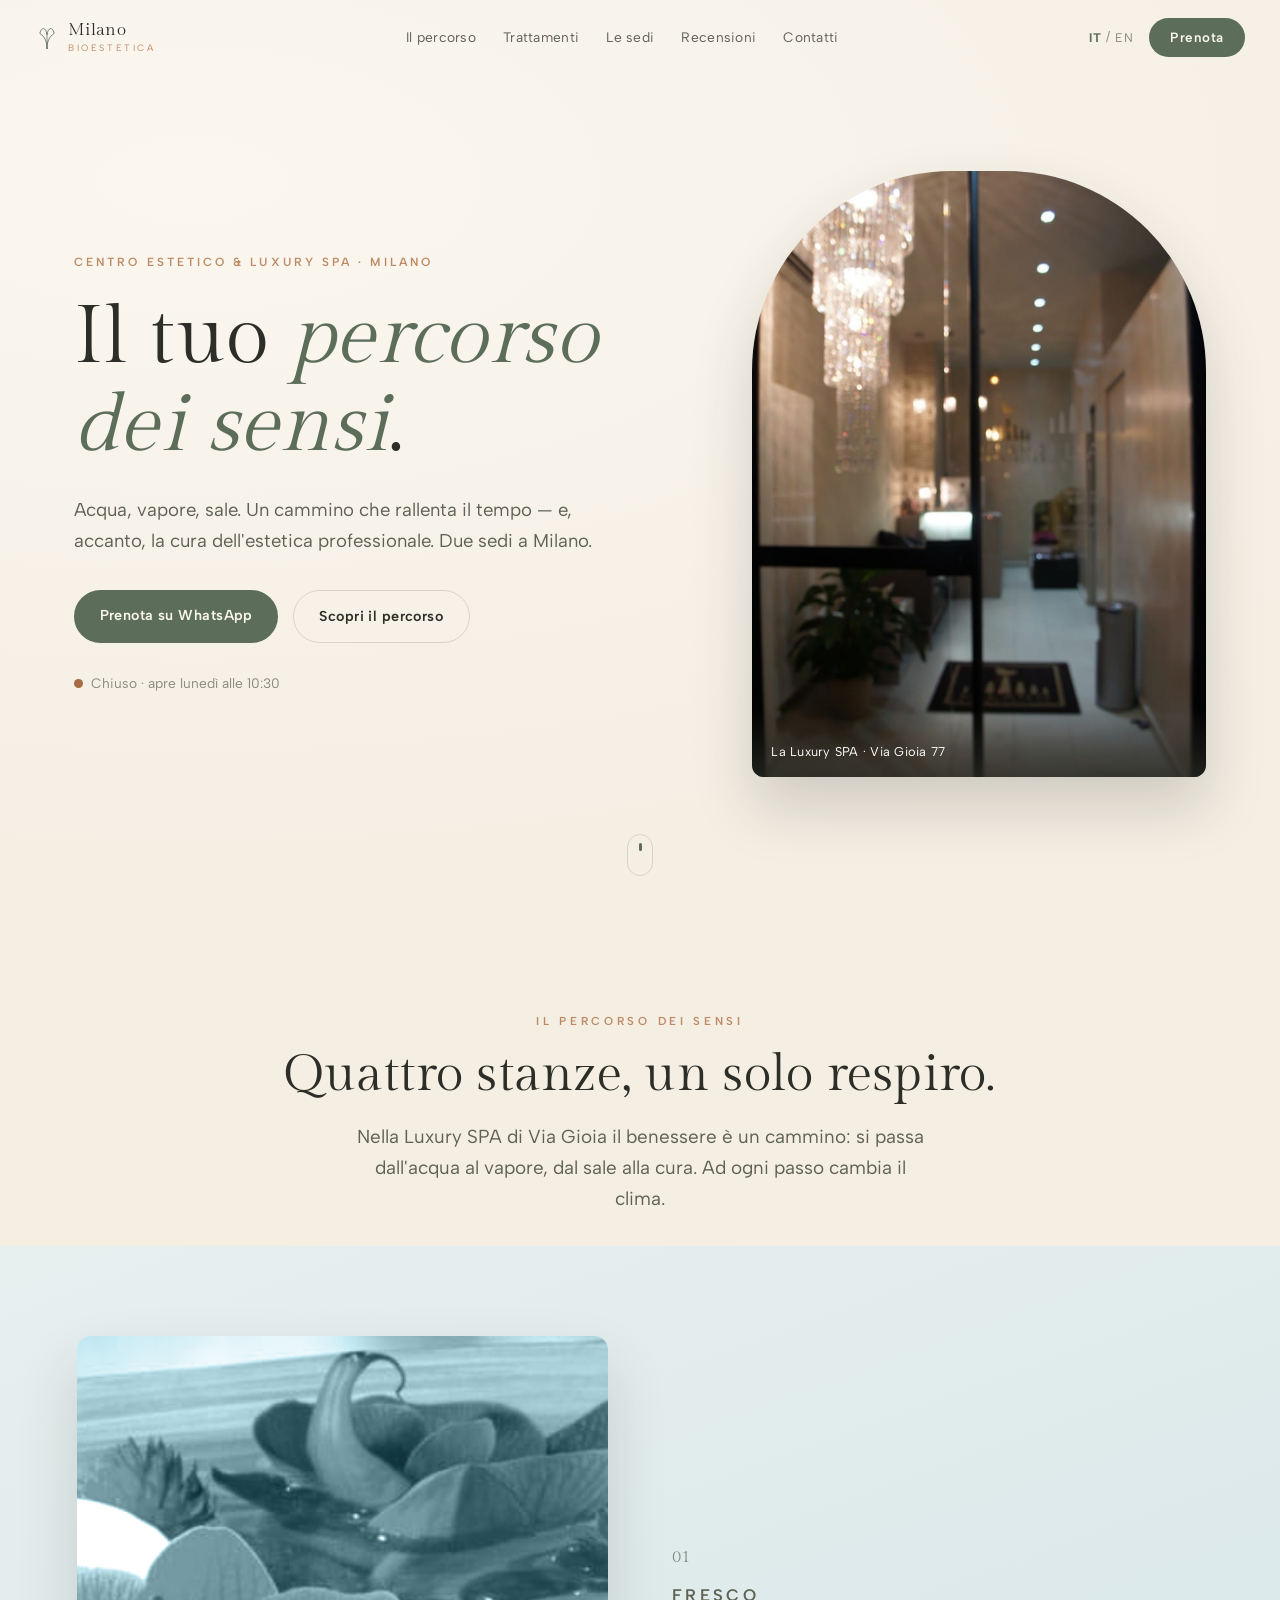
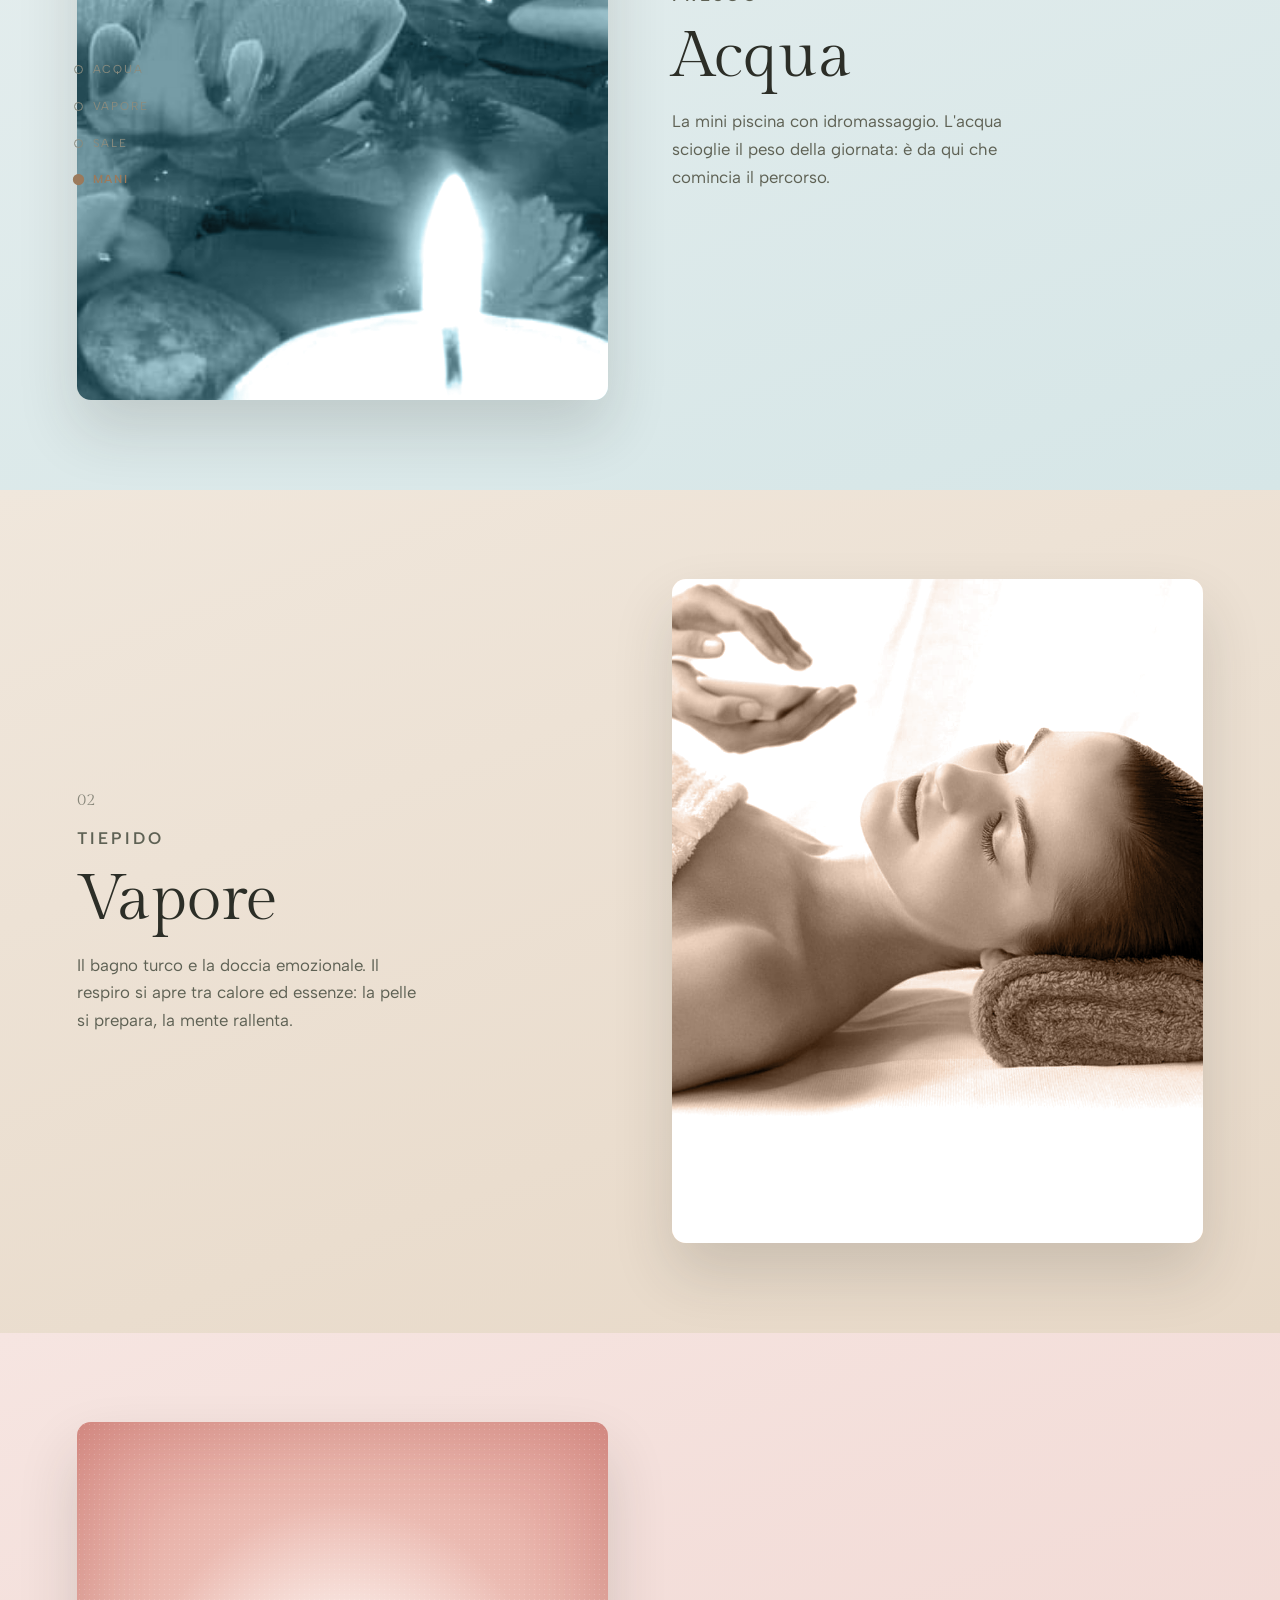
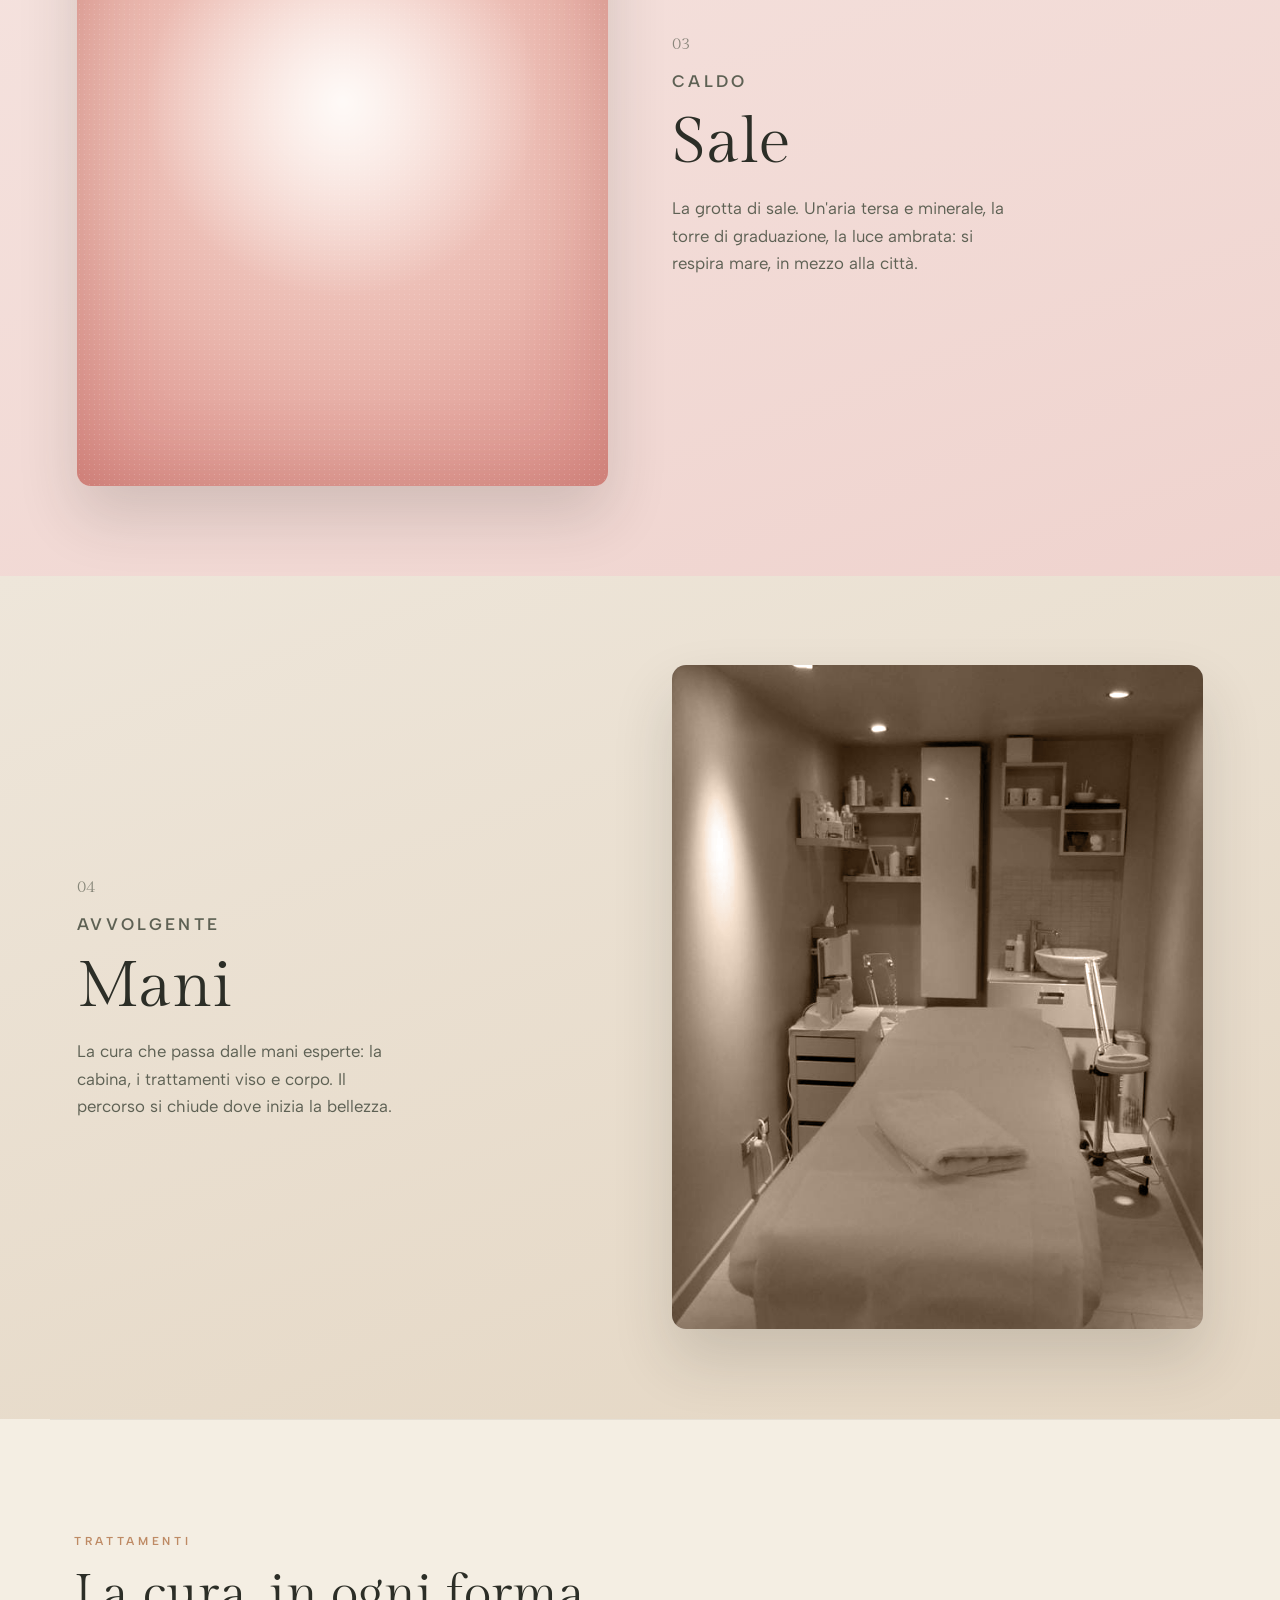
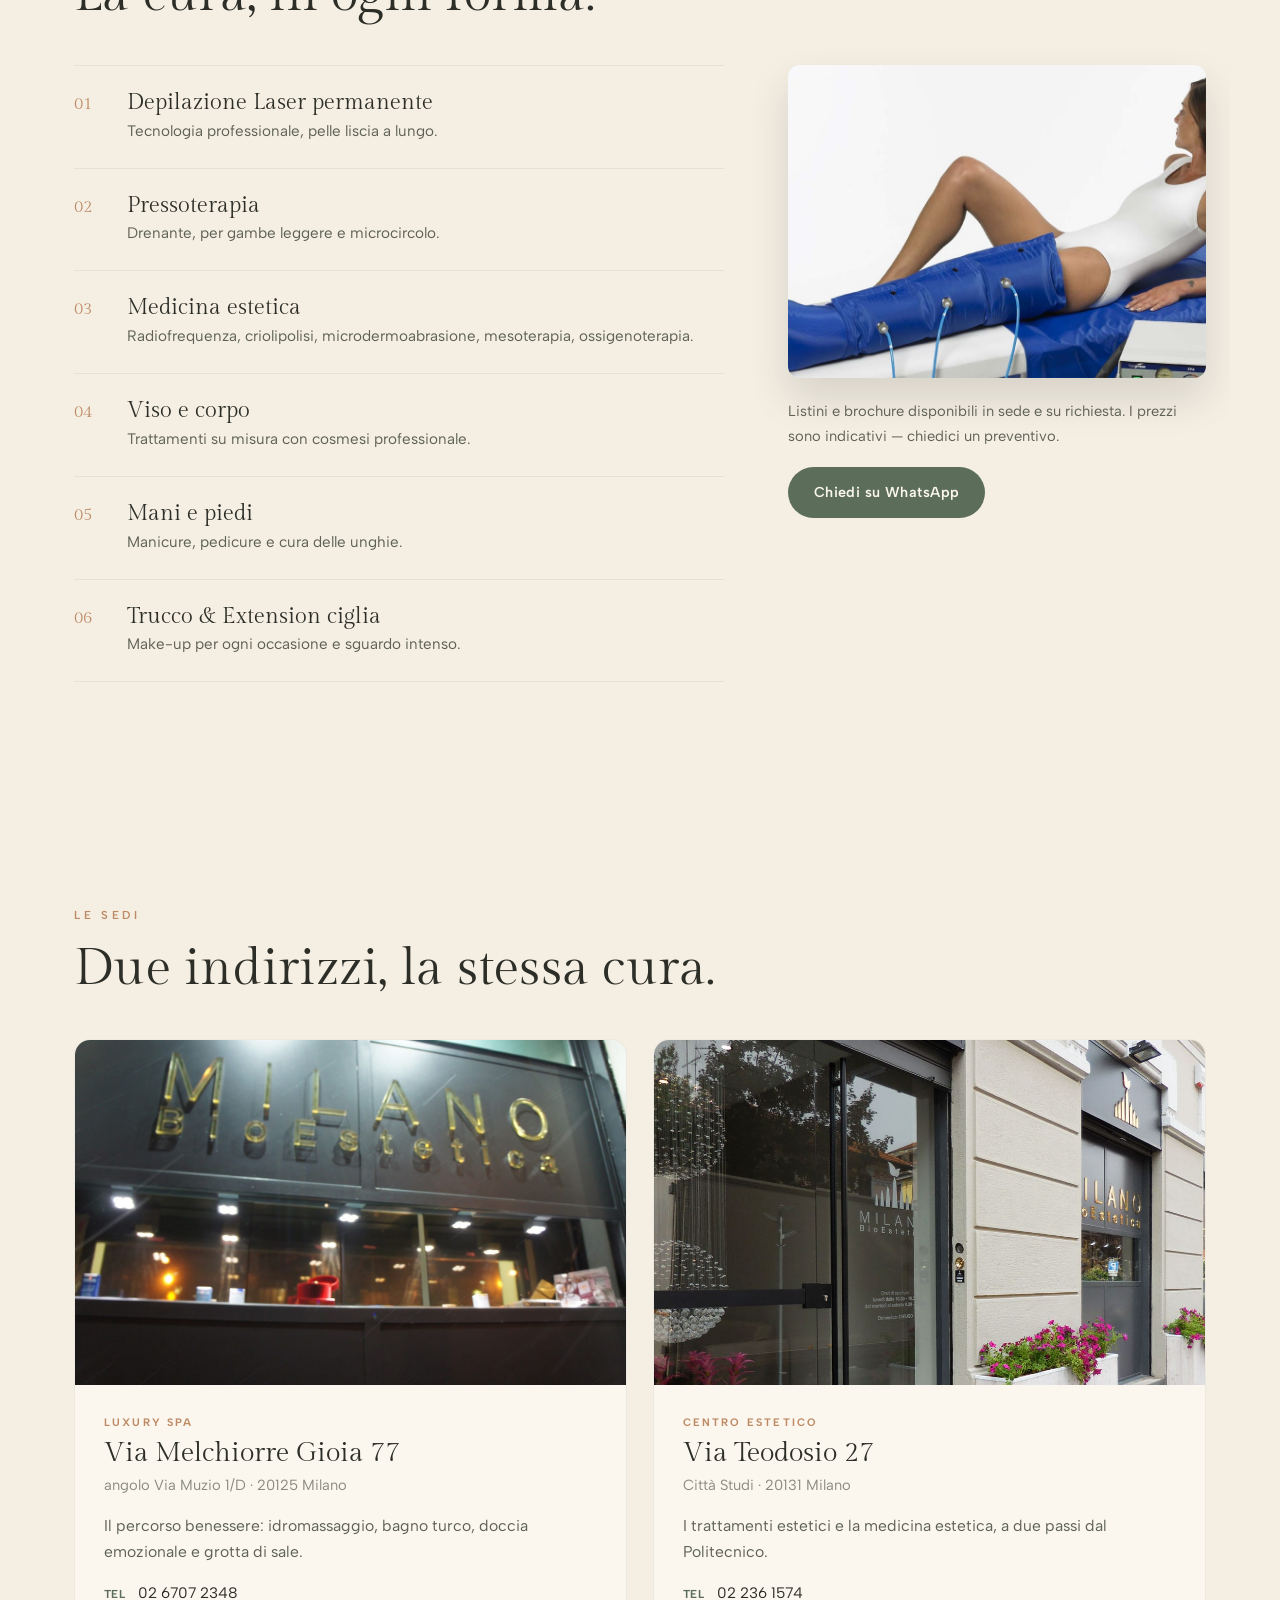
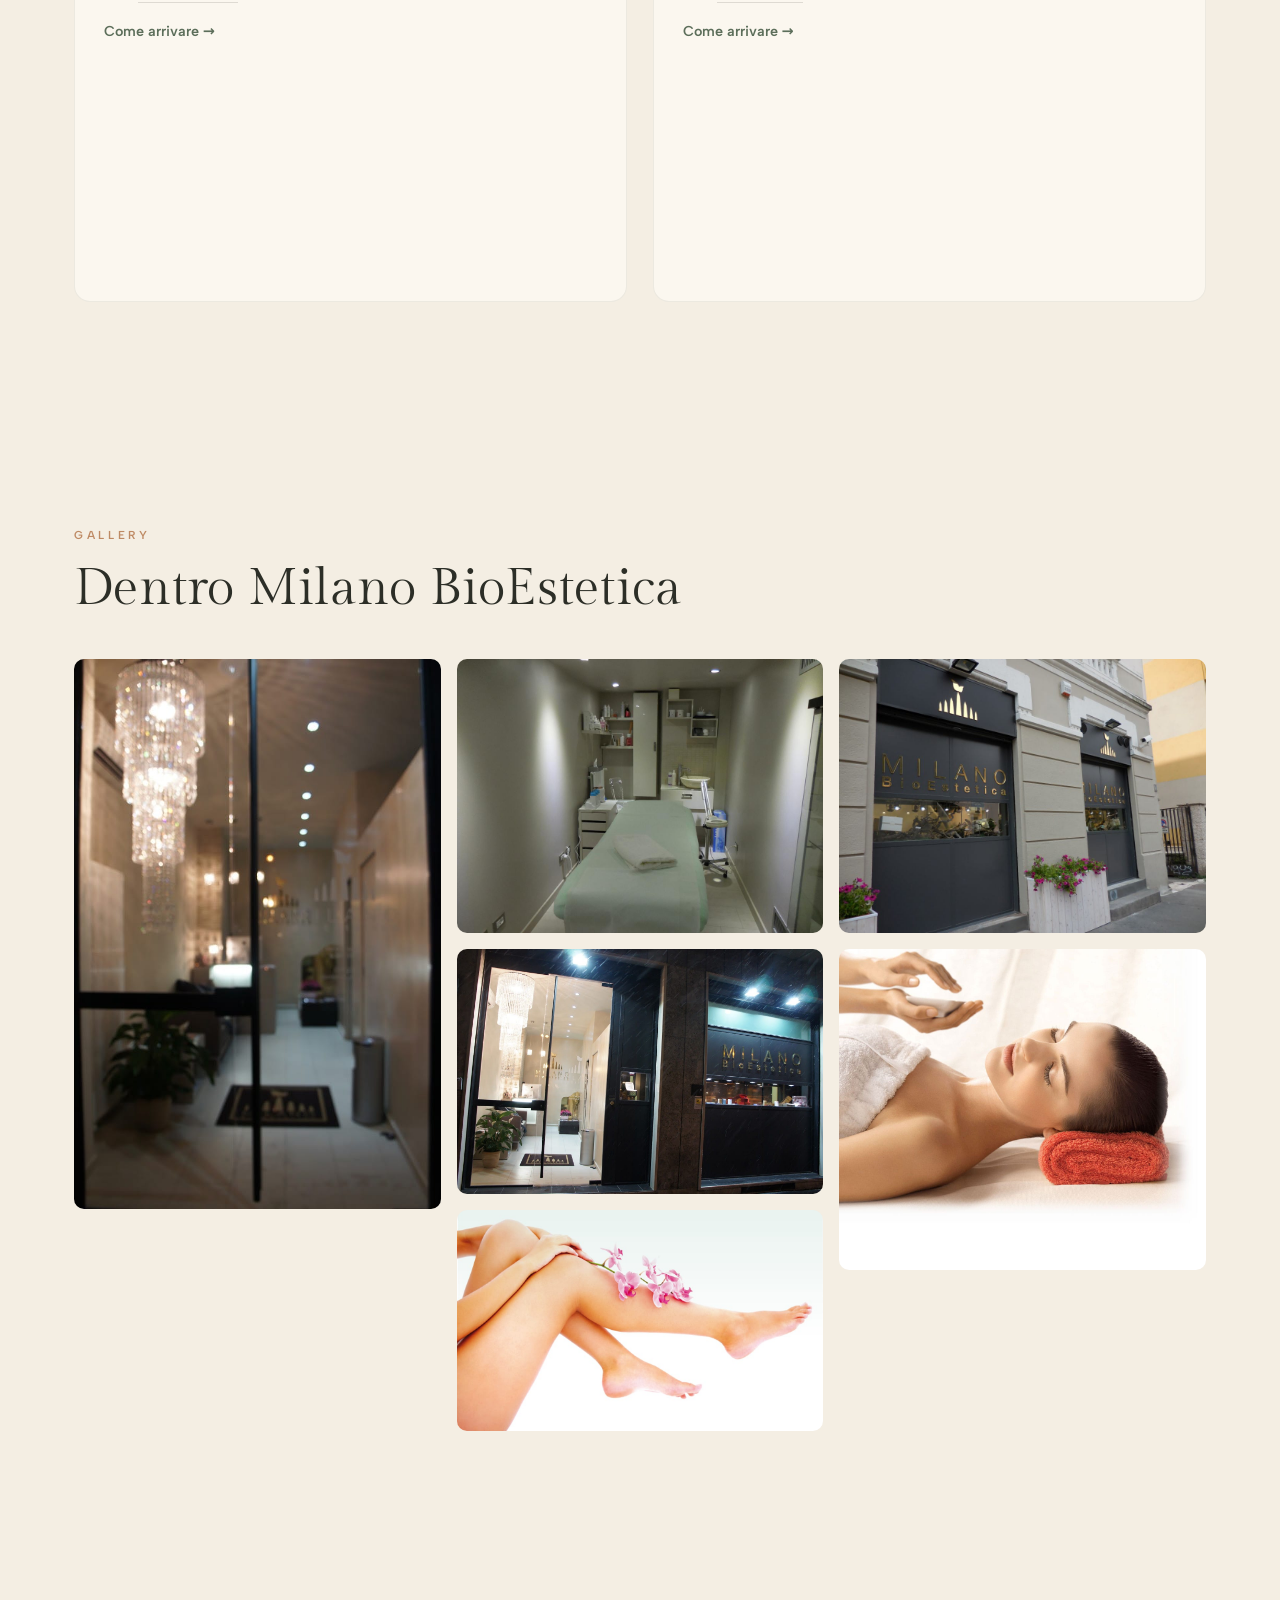
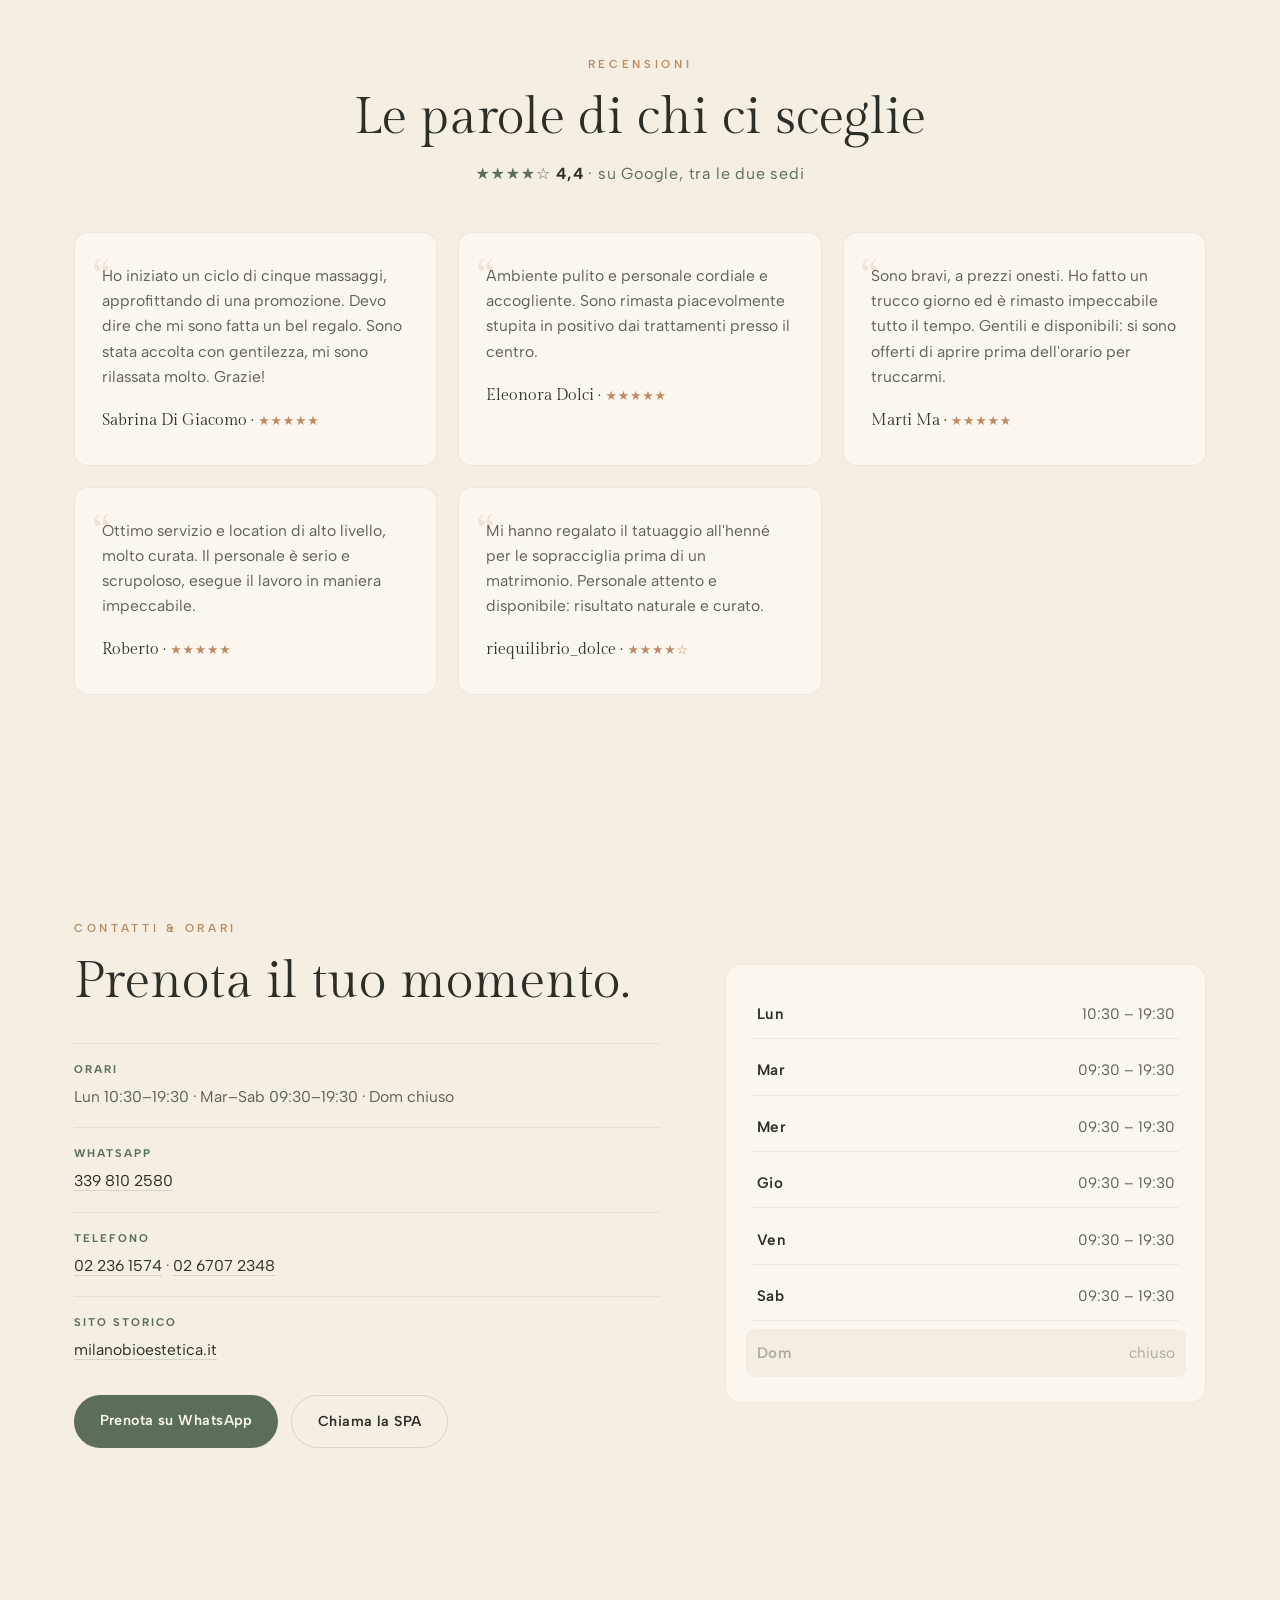
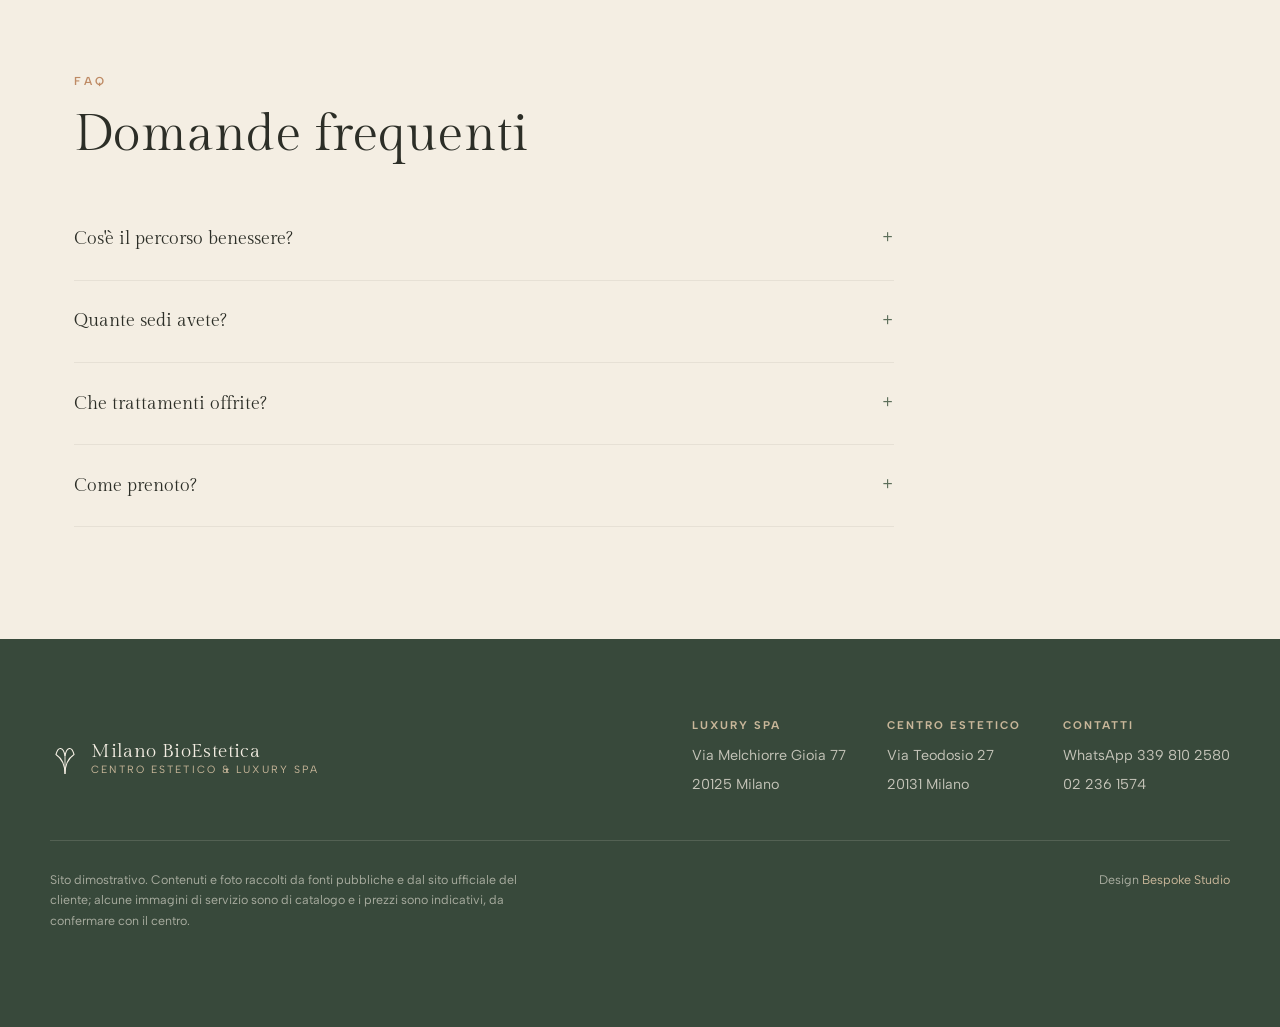
==== index.html @ 9dcb3291 "Milano BioEstetica — sito demo «Il percorso dei sensi» Centro estetico & Luxury SPA, 2 sedi (Via Gio" ====
<!DOCTYPE html>
<html lang="it">
<head>
<meta charset="UTF-8" />
<meta name="viewport" content="width=device-width, initial-scale=1.0" />
<title>Milano BioEstetica — Centro estetico & Luxury SPA · Milano</title>
<meta name="description" content="Milano BioEstetica: centro estetico e Luxury SPA a Milano. Il percorso dei sensi — idromassaggio, bagno turco, grotta di sale — più medicina estetica, laser, pressoterapia, viso e corpo. Due sedi: Città Studi e Gioia." />
<link rel="canonical" href="https://rotenzark.github.io/milano-bioestetica/" />
<meta name="theme-color" content="#F4EEE3" />

<meta property="og:type" content="business.business" />
<meta property="og:site_name" content="Milano BioEstetica" />
<meta property="og:title" content="Milano BioEstetica — il tuo percorso dei sensi" />
<meta property="og:description" content="Centro estetico & Luxury SPA a Milano. Idromassaggio, bagno turco, grotta di sale e trattamenti estetici. Due sedi." />
<meta property="og:image" content="https://rotenzark.github.io/milano-bioestetica/img/og-image.jpg" />
<meta property="og:url" content="https://rotenzark.github.io/milano-bioestetica/" />
<meta property="og:locale" content="it_IT" />
<meta name="twitter:card" content="summary_large_image" />
<meta name="twitter:title" content="Milano BioEstetica — Centro estetico & Luxury SPA" />
<meta name="twitter:description" content="Il percorso dei sensi: acqua, vapore, sale. Più medicina estetica e trattamenti, in due sedi a Milano." />
<meta name="twitter:image" content="https://rotenzark.github.io/milano-bioestetica/img/og-image.jpg" />

<link rel="icon" href="img/favicon.svg" type="image/svg+xml" />
<link rel="icon" href="img/favicon-32.png" sizes="32x32" type="image/png" />
<link rel="apple-touch-icon" href="img/apple-touch-icon.png" />

<link rel="preconnect" href="https://fonts.googleapis.com" />
<link rel="preconnect" href="https://fonts.gstatic.com" crossorigin />
<link href="https://fonts.googleapis.com/css2?family=Gilda+Display&family=Albert+Sans:wght@300;400;500;600;700&display=swap" rel="stylesheet" />

<link rel="stylesheet" href="css/styles.css?v=1" />

<script type="application/ld+json">
{
  "@context": "https://schema.org",
  "@type": "DaySpa",
  "name": "Milano BioEstetica",
  "alternateName": "Milano Bioestetica — E.K. Centri Estetici srl",
  "description": "Centro estetico e Luxury SPA a Milano: percorso benessere con idromassaggio, bagno turco e grotta di sale, medicina estetica, depilazione laser, pressoterapia, trattamenti viso e corpo, mani e piedi, trucco ed extension ciglia. Due sedi.",
  "url": "https://rotenzark.github.io/milano-bioestetica/",
  "telephone": "+390236686194",
  "priceRange": "€€",
  "image": "https://rotenzark.github.io/milano-bioestetica/img/facade-day.jpg",
  "address": [
    { "@type": "PostalAddress", "streetAddress": "Via Teodosio 27", "addressLocality": "Milano", "postalCode": "20131", "addressCountry": "IT" },
    { "@type": "PostalAddress", "streetAddress": "Via Melchiorre Gioia 77 (angolo Via Muzio 1/D)", "addressLocality": "Milano", "postalCode": "20125", "addressCountry": "IT" }
  ],
  "openingHoursSpecification": [
    { "@type": "OpeningHoursSpecification", "dayOfWeek": "Monday", "opens": "10:30", "closes": "19:30" },
    { "@type": "OpeningHoursSpecification", "dayOfWeek": ["Tuesday","Wednesday","Thursday","Friday","Saturday"], "opens": "09:30", "closes": "19:30" }
  ],
  "aggregateRating": { "@type": "AggregateRating", "ratingValue": "4.4", "reviewCount": "43" },
  "sameAs": ["http://www.milanobioestetica.it/"]
}
</script>
<script type="application/ld+json">
{
  "@context": "https://schema.org",
  "@type": "FAQPage",
  "mainEntity": [
    { "@type": "Question", "name": "Cos'è il percorso benessere?", "acceptedAnswer": { "@type": "Answer", "text": "Nella sede Luxury SPA di Via Gioia il percorso comprende mini piscina con idromassaggio, doccia emozionale, bagno turco e grotta di sale." } },
    { "@type": "Question", "name": "Quante sedi avete?", "acceptedAnswer": { "@type": "Answer", "text": "Due: Via Teodosio 27 (Città Studi) e Via Melchiorre Gioia 77, angolo Via Muzio 1/D, dove si trova la Luxury SPA." } },
    { "@type": "Question", "name": "Che trattamenti offrite?", "acceptedAnswer": { "@type": "Answer", "text": "Depilazione laser permanente, pressoterapia, medicina estetica (radiofrequenza, criolipolisi, microdermoabrasione, mesoterapia), trattamenti viso e corpo, mani e piedi, trucco ed extension ciglia." } },
    { "@type": "Question", "name": "Come prenoto?", "acceptedAnswer": { "@type": "Answer", "text": "Su WhatsApp al 339 8102580, oppure al telefono. Orari: lunedì 10:30–19:30, da martedì a sabato 09:30–19:30." } }
  ]
}
</script>
</head>
<body>

<!-- INTRO · soglia -->
<div id="intro" aria-hidden="true">
  <div class="intro-mark">
    <svg viewBox="0 0 40 48" aria-hidden="true"><path class="leaf" d="M20 44c0-12 3-20 12-26C29 6 22 8 20 20 18 8 11 6 8 18c9 6 12 14 12 26Z" fill="none" stroke="currentColor" stroke-width="1.3"/><line class="stem" x1="20" y1="44" x2="20" y2="18" stroke="currentColor" stroke-width="1.1"/></svg>
  </div>
  <p class="intro-txt" data-i18n="intro.txt">Entra nel percorso</p>
  <button id="intro-skip" data-i18n="intro.skip">Entra →</button>
</div>

<!-- HEADER -->
<header id="site-header">
  <a href="#hero" class="brand" aria-label="Milano BioEstetica — home">
    <svg class="brand-mark" viewBox="0 0 40 48" aria-hidden="true"><path d="M20 44c0-12 3-20 12-26C29 6 22 8 20 20 18 8 11 6 8 18c9 6 12 14 12 26Z" fill="none" stroke="currentColor" stroke-width="1.4"/><line x1="20" y1="44" x2="20" y2="18" stroke="currentColor" stroke-width="1.2"/></svg>
    <span class="brand-txt"><b>Milano</b><i>BioEstetica</i></span>
  </a>
  <nav class="nav" aria-label="Navigazione">
    <a href="#percorso" data-i18n="nav.percorso">Il percorso</a>
    <a href="#trattamenti" data-i18n="nav.tratt">Trattamenti</a>
    <a href="#sedi" data-i18n="nav.sedi">Le sedi</a>
    <a href="#recensioni" data-i18n="nav.rec">Recensioni</a>
    <a href="#contatti" data-i18n="nav.contatti">Contatti</a>
  </nav>
  <div class="head-actions">
    <div class="lang" role="group" aria-label="Lingua">
      <button data-lang="it" class="active">IT</button><span>/</span><button data-lang="en">EN</button>
    </div>
    <a class="btn-book" href="https://wa.me/393398102580?text=Ciao%20Milano%20BioEstetica%2C%20vorrei%20prenotare%20un%20trattamento" target="_blank" rel="noopener"><span data-i18n="cta.book">Prenota</span></a>
    <button id="burger" aria-label="Menu" aria-expanded="false"><span></span><span></span><span></span></button>
  </div>
</header>

<!-- HERO -->
<section id="hero">
  <div class="hero-grid">
    <div class="hero-copy reveal">
      <p class="eyebrow" data-i18n="hero.eyebrow">Centro estetico & Luxury SPA · Milano</p>
      <h1><span data-i18n="hero.h1a">Il tuo</span> <em data-i18n="hero.h1b">percorso dei sensi</em>.</h1>
      <p class="hero-sub" data-i18n="hero.sub">Acqua, vapore, sale. Un cammino che rallenta il tempo — e, accanto, la cura dell'estetica professionale. Due sedi a Milano.</p>
      <div class="hero-cta">
        <a class="btn btn-solid" href="https://wa.me/393398102580?text=Ciao%20Milano%20BioEstetica%2C%20vorrei%20prenotare%20un%20trattamento" target="_blank" rel="noopener" data-i18n="hero.cta1">Prenota su WhatsApp</a>
        <a class="btn btn-line" href="#percorso" data-i18n="hero.cta2">Scopri il percorso</a>
      </div>
      <p class="hero-live"><span id="live-dot"></span><span id="live-text" data-i18n="hero.live">Controllo orari…</span></p>
    </div>
    <figure class="hero-photo reveal">
      <img src="img/corridor.jpg" alt="Interno elegante della Luxury SPA con lampadario" width="699" height="1050" fetchpriority="high" />
      <figcaption data-i18n="hero.cap">La Luxury SPA · Via Gioia 77</figcaption>
    </figure>
  </div>
  <a href="#percorso" class="scroll-cue" aria-label="Scorri"><span></span></a>
</section>

<!-- IL PERCORSO -->
<section id="percorso">
  <div class="percorso-intro reveal">
    <p class="kicker" data-i18n="perc.kicker">Il percorso dei sensi</p>
    <h2 data-i18n="perc.h2">Quattro stanze, un solo respiro.</h2>
    <p class="lead" data-i18n="perc.lead">Nella Luxury SPA di Via Gioia il benessere è un cammino: si passa dall'acqua al vapore, dal sale alla cura. Ad ogni passo cambia il clima.</p>
  </div>

  <nav class="rail" aria-hidden="true">
    <a href="#room-acqua" data-room="acqua"><span></span>Acqua</a>
    <a href="#room-vapore" data-room="vapore"><span></span>Vapore</a>
    <a href="#room-sale" data-room="sale"><span></span>Sale</a>
    <a href="#room-mani" data-room="mani"><span></span>Mani</a>
  </nav>

  <article class="room" id="room-acqua" data-climate="acqua">
    <div class="room-media"><img src="img/acqua.jpg" alt="Acqua e candele, atmosfera della SPA" width="879" height="393" loading="lazy" /></div>
    <div class="room-copy">
      <p class="room-n">01</p>
      <p class="room-temp" data-i18n="room.acqua.t">Fresco</p>
      <h3 data-i18n="room.acqua.h">Acqua</h3>
      <p data-i18n="room.acqua.p">La mini piscina con idromassaggio. L'acqua scioglie il peso della giornata: è da qui che comincia il percorso.</p>
    </div>
  </article>

  <article class="room" id="room-vapore" data-climate="vapore">
    <div class="room-media"><img src="img/relax.jpg" alt="Momento di relax nella SPA" width="1200" height="1049" loading="lazy" /></div>
    <div class="room-copy">
      <p class="room-n">02</p>
      <p class="room-temp" data-i18n="room.vapore.t">Tiepido</p>
      <h3 data-i18n="room.vapore.h">Vapore</h3>
      <p data-i18n="room.vapore.p">Il bagno turco e la doccia emozionale. Il respiro si apre tra calore ed essenze: la pelle si prepara, la mente rallenta.</p>
    </div>
  </article>

  <article class="room" id="room-sale" data-climate="sale">
    <div class="room-media room-media--glow"><span class="salt-glow" aria-hidden="true"></span></div>
    <div class="room-copy">
      <p class="room-n">03</p>
      <p class="room-temp" data-i18n="room.sale.t">Caldo</p>
      <h3 data-i18n="room.sale.h">Sale</h3>
      <p data-i18n="room.sale.p">La grotta di sale. Un'aria tersa e minerale, la torre di graduazione, la luce ambrata: si respira mare, in mezzo alla città.</p>
    </div>
  </article>

  <article class="room" id="room-mani" data-climate="mani">
    <div class="room-media"><img src="img/cabina.jpg" alt="Cabina per i trattamenti estetici" width="1024" height="768" loading="lazy" /></div>
    <div class="room-copy">
      <p class="room-n">04</p>
      <p class="room-temp" data-i18n="room.mani.t">Avvolgente</p>
      <h3 data-i18n="room.mani.h">Mani</h3>
      <p data-i18n="room.mani.p">La cura che passa dalle mani esperte: la cabina, i trattamenti viso e corpo. Il percorso si chiude dove inizia la bellezza.</p>
    </div>
  </article>
</section>

<!-- TRATTAMENTI · indice -->
<section id="trattamenti" class="section">
  <div class="tratt-head reveal">
    <p class="kicker" data-i18n="tratt.kicker">Trattamenti</p>
    <h2 data-i18n="tratt.h2">La cura, in ogni forma.</h2>
  </div>
  <div class="tratt-grid">
    <ol class="tratt-index reveal">
      <li><span class="ti-n">01</span><div><h3 data-i18n="ti.1t">Depilazione Laser permanente</h3><p data-i18n="ti.1p">Tecnologia professionale, pelle liscia a lungo.</p></div></li>
      <li><span class="ti-n">02</span><div><h3 data-i18n="ti.2t">Pressoterapia</h3><p data-i18n="ti.2p">Drenante, per gambe leggere e microcircolo.</p></div></li>
      <li><span class="ti-n">03</span><div><h3 data-i18n="ti.3t">Medicina estetica</h3><p data-i18n="ti.3p">Radiofrequenza, criolipolisi, microdermoabrasione, mesoterapia, ossigenoterapia.</p></div></li>
      <li><span class="ti-n">04</span><div><h3 data-i18n="ti.4t">Viso e corpo</h3><p data-i18n="ti.4p">Trattamenti su misura con cosmesi professionale.</p></div></li>
      <li><span class="ti-n">05</span><div><h3 data-i18n="ti.5t">Mani e piedi</h3><p data-i18n="ti.5p">Manicure, pedicure e cura delle unghie.</p></div></li>
      <li><span class="ti-n">06</span><div><h3 data-i18n="ti.6t">Trucco & Extension ciglia</h3><p data-i18n="ti.6p">Make-up per ogni occasione e sguardo intenso.</p></div></li>
    </ol>
    <aside class="tratt-aside reveal">
      <figure><img src="img/pressoterapia.jpg" alt="Trattamento di pressoterapia" width="1200" height="662" loading="lazy" /></figure>
      <p class="tratt-note" data-i18n="tratt.note">Listini e brochure disponibili in sede e su richiesta. I prezzi sono indicativi — chiedici un preventivo.</p>
      <a class="btn btn-solid" href="https://wa.me/393398102580?text=Ciao%2C%20vorrei%20informazioni%20sui%20trattamenti%20e%20i%20prezzi" target="_blank" rel="noopener" data-i18n="tratt.cta">Chiedi su WhatsApp</a>
    </aside>
  </div>
</section>

<!-- LE SEDI -->
<section id="sedi" class="section">
  <div class="sedi-head reveal">
    <p class="kicker" data-i18n="sedi.kicker">Le sedi</p>
    <h2 data-i18n="sedi.h2">Due indirizzi, la stessa cura.</h2>
  </div>
  <div class="sedi-grid">
    <article class="sede reveal">
      <div class="sede-photo"><img src="img/facade-night.jpg" alt="Sede Milano BioEstetica di Via Gioia" width="1400" height="932" loading="lazy" /></div>
      <div class="sede-body">
        <p class="sede-tag" data-i18n="sede.spa">Luxury SPA</p>
        <h3>Via Melchiorre Gioia 77</h3>
        <p class="sede-addr" data-i18n="sede.gioia.addr">angolo Via Muzio 1/D · 20125 Milano</p>
        <p class="sede-note" data-i18n="sede.gioia.note">Il percorso benessere: idromassaggio, bagno turco, doccia emozionale e grotta di sale.</p>
        <p class="sede-line"><b data-i18n="sede.tel">Tel</b> <a href="tel:+390267072348">02 6707 2348</a></p>
        <a class="sede-map" href="https://www.google.com/maps/dir/?api=1&destination=Milano+Bioestetica+Via+Melchiorre+Gioia+77+Milano" target="_blank" rel="noopener" data-i18n="sede.route">Come arrivare →</a>
        <iframe title="Mappa sede Via Gioia 77" src="https://www.google.com/maps?q=Milano+Bioestetica+Via+Melchiorre+Gioia+77+Milano&output=embed" loading="lazy" referrerpolicy="no-referrer-when-downgrade"></iframe>
      </div>
    </article>
    <article class="sede reveal">
      <div class="sede-photo"><img src="img/facade-day.jpg" alt="Sede Milano BioEstetica di Via Teodosio" width="1278" height="677" loading="lazy" /></div>
      <div class="sede-body">
        <p class="sede-tag" data-i18n="sede.est">Centro estetico</p>
        <h3>Via Teodosio 27</h3>
        <p class="sede-addr" data-i18n="sede.teo.addr">Città Studi · 20131 Milano</p>
        <p class="sede-note" data-i18n="sede.teo.note">I trattamenti estetici e la medicina estetica, a due passi dal Politecnico.</p>
        <p class="sede-line"><b data-i18n="sede.tel">Tel</b> <a href="tel:+39022361574">02 236 1574</a></p>
        <a class="sede-map" href="https://www.google.com/maps/dir/?api=1&destination=Milano+Bio+Estetica+Via+Teodosio+27+Milano" target="_blank" rel="noopener" data-i18n="sede.route">Come arrivare →</a>
        <iframe title="Mappa sede Via Teodosio 27" src="https://www.google.com/maps?q=Milano+Bio+Estetica+Via+Teodosio+27+Milano&output=embed" loading="lazy" referrerpolicy="no-referrer-when-downgrade"></iframe>
      </div>
    </article>
  </div>
</section>

<!-- GALLERY -->
<section id="gallery" class="section">
  <div class="gallery-head reveal">
    <p class="kicker" data-i18n="gallery.kicker">Gallery</p>
    <h2 data-i18n="gallery.h2">Dentro Milano BioEstetica</h2>
  </div>
  <div class="masonry">
    <figure class="g-item" data-full="img/corridor.jpg"><img src="img/corridor.jpg" alt="Corridoio elegante della SPA" width="699" height="1050" loading="lazy" /></figure>
    <figure class="g-item" data-full="img/cabina.jpg"><img src="img/cabina.jpg" alt="Cabina trattamenti" width="1024" height="768" loading="lazy" /></figure>
    <figure class="g-item" data-full="img/facade-night2.jpg"><img src="img/facade-night2.jpg" alt="La sede illuminata di sera" width="1400" height="932" loading="lazy" /></figure>
    <figure class="g-item" data-full="img/depilazione.jpg"><img src="img/depilazione.jpg" alt="Trattamento estetico" width="1106" height="668" loading="lazy" /></figure>
    <figure class="g-item" data-full="img/storefront.jpg"><img src="img/storefront.jpg" alt="La vetrina di giorno" width="960" height="720" loading="lazy" /></figure>
    <figure class="g-item" data-full="img/relax.jpg"><img src="img/relax.jpg" alt="Momento di relax" width="1200" height="1049" loading="lazy" /></figure>
  </div>
</section>

<!-- RECENSIONI -->
<section id="recensioni" class="section">
  <div class="rev-head reveal">
    <p class="kicker" data-i18n="rev.kicker">Recensioni</p>
    <h2 data-i18n="rev.h2">Le parole di chi ci sceglie</h2>
    <p class="rev-score">★★★★☆ <b>4,4</b> · <span data-i18n="rev.count">su Google, tra le due sedi</span></p>
  </div>
  <div class="rev-grid">
    <blockquote class="rev reveal">
      <p>Ho iniziato un ciclo di cinque massaggi, approfittando di una promozione. Devo dire che mi sono fatta un bel regalo. Sono stata accolta con gentilezza, mi sono rilassata molto. Grazie!</p>
      <cite>Sabrina Di Giacomo · <span>★★★★★</span></cite>
    </blockquote>
    <blockquote class="rev reveal">
      <p>Ambiente pulito e personale cordiale e accogliente. Sono rimasta piacevolmente stupita in positivo dai trattamenti presso il centro.</p>
      <cite>Eleonora Dolci · <span>★★★★★</span></cite>
    </blockquote>
    <blockquote class="rev reveal">
      <p>Sono bravi, a prezzi onesti. Ho fatto un trucco giorno ed è rimasto impeccabile tutto il tempo. Gentili e disponibili: si sono offerti di aprire prima dell'orario per truccarmi.</p>
      <cite>Marti Ma · <span>★★★★★</span></cite>
    </blockquote>
    <blockquote class="rev reveal">
      <p>Ottimo servizio e location di alto livello, molto curata. Il personale è serio e scrupoloso, esegue il lavoro in maniera impeccabile.</p>
      <cite>Roberto · <span>★★★★★</span></cite>
    </blockquote>
    <blockquote class="rev reveal">
      <p>Mi hanno regalato il tatuaggio all'henné per le sopracciglia prima di un matrimonio. Personale attento e disponibile: risultato naturale e curato.</p>
      <cite>riequilibrio_dolce · <span>★★★★☆</span></cite>
    </blockquote>
  </div>
</section>

<!-- CONTATTI -->
<section id="contatti" class="section">
  <div class="contatti-grid">
    <div class="contatti-info reveal">
      <p class="kicker" data-i18n="cont.kicker">Contatti & orari</p>
      <h2 data-i18n="cont.h2">Prenota il tuo momento.</h2>
      <ul class="cont-list">
        <li><b data-i18n="cont.hours">Orari</b> <span data-i18n="cont.hoursv">Lun 10:30–19:30 · Mar–Sab 09:30–19:30 · Dom chiuso</span></li>
        <li><b data-i18n="cont.wa">WhatsApp</b> <a href="https://wa.me/393398102580" target="_blank" rel="noopener">339 810 2580</a></li>
        <li><b data-i18n="cont.tel">Telefono</b> <a href="tel:+39022361574">02 236 1574</a> · <a href="tel:+390267072348">02 6707 2348</a></li>
        <li><b data-i18n="cont.web">Sito storico</b> <a href="http://www.milanobioestetica.it/" target="_blank" rel="noopener">milanobioestetica.it</a></li>
      </ul>
      <div class="cont-cta">
        <a class="btn btn-solid" href="https://wa.me/393398102580?text=Ciao%20Milano%20BioEstetica%2C%20vorrei%20prenotare%20un%20trattamento" target="_blank" rel="noopener" data-i18n="cont.book">Prenota su WhatsApp</a>
        <a class="btn btn-line" href="tel:+390267072348" data-i18n="cont.call">Chiama la SPA</a>
      </div>
    </div>
    <div class="contatti-days reveal" id="days">
      <div class="day" data-day="1"><b data-i18n="day.mon">Lun</b><span>10:30 – 19:30</span></div>
      <div class="day" data-day="2"><b data-i18n="day.tue">Mar</b><span>09:30 – 19:30</span></div>
      <div class="day" data-day="3"><b data-i18n="day.wed">Mer</b><span>09:30 – 19:30</span></div>
      <div class="day" data-day="4"><b data-i18n="day.thu">Gio</b><span>09:30 – 19:30</span></div>
      <div class="day" data-day="5"><b data-i18n="day.fri">Ven</b><span>09:30 – 19:30</span></div>
      <div class="day" data-day="6"><b data-i18n="day.sat">Sab</b><span>09:30 – 19:30</span></div>
      <div class="day off" data-day="0"><b data-i18n="day.sun">Dom</b><span data-i18n="day.closed">chiuso</span></div>
    </div>
  </div>
</section>

<!-- FAQ -->
<section id="faq" class="section">
  <div class="faq-head reveal">
    <p class="kicker">FAQ</p>
    <h2 data-i18n="faq.h2">Domande frequenti</h2>
  </div>
  <div class="faq-list reveal">
    <details><summary data-i18n="faq.q1">Cos'è il percorso benessere?</summary><p data-i18n="faq.a1">Nella sede Luxury SPA di Via Gioia comprende mini piscina con idromassaggio, doccia emozionale, bagno turco e grotta di sale.</p></details>
    <details><summary data-i18n="faq.q2">Quante sedi avete?</summary><p data-i18n="faq.a2">Due: Via Teodosio 27 (Città Studi) e Via Melchiorre Gioia 77 (angolo Via Muzio 1/D), dove si trova la Luxury SPA.</p></details>
    <details><summary data-i18n="faq.q3">Che trattamenti offrite?</summary><p data-i18n="faq.a3">Depilazione laser permanente, pressoterapia, medicina estetica (radiofrequenza, criolipolisi, microdermoabrasione, mesoterapia), viso e corpo, mani e piedi, trucco ed extension ciglia.</p></details>
    <details><summary data-i18n="faq.q4">Come prenoto?</summary><p data-i18n="faq.a4">Su WhatsApp al 339 810 2580, oppure al telefono. Orari: lunedì 10:30–19:30, da martedì a sabato 09:30–19:30.</p></details>
  </div>
</section>

<!-- FOOTER -->
<footer id="site-footer">
  <div class="foot-main">
    <div class="foot-brand">
      <svg class="brand-mark" viewBox="0 0 40 48" aria-hidden="true"><path d="M20 44c0-12 3-20 12-26C29 6 22 8 20 20 18 8 11 6 8 18c9 6 12 14 12 26Z" fill="none" stroke="currentColor" stroke-width="1.4"/><line x1="20" y1="44" x2="20" y2="18" stroke="currentColor" stroke-width="1.2"/></svg>
      <span class="brand-txt"><b>Milano BioEstetica</b><i data-i18n="foot.sub">Centro estetico & Luxury SPA</i></span>
    </div>
    <div class="foot-cols">
      <div><b data-i18n="foot.spa">Luxury SPA</b><span>Via Melchiorre Gioia 77</span><span>20125 Milano</span></div>
      <div><b data-i18n="foot.est">Centro estetico</b><span>Via Teodosio 27</span><span>20131 Milano</span></div>
      <div><b data-i18n="foot.contact">Contatti</b><a href="https://wa.me/393398102580" target="_blank" rel="noopener">WhatsApp 339 810 2580</a><a href="tel:+39022361574">02 236 1574</a></div>
    </div>
  </div>
  <div class="foot-bottom">
    <p data-i18n="foot.disclaimer">Sito dimostrativo. Contenuti e foto raccolti da fonti pubbliche e dal sito ufficiale del cliente; alcune immagini di servizio sono di catalogo e i prezzi sono indicativi, da confermare con il centro.</p>
    <p class="foot-credit">Design <a href="https://bespokestud.io" target="_blank" rel="noopener">Bespoke Studio</a></p>
  </div>
</footer>

<!-- ACTION BAR MOBILE -->
<nav class="action-bar" aria-label="Azioni rapide">
  <a href="https://wa.me/393398102580?text=Ciao%20Milano%20BioEstetica%2C%20vorrei%20prenotare" target="_blank" rel="noopener"><span data-i18n="ab.book">Prenota</span></a>
  <a href="tel:+390267072348"><span data-i18n="ab.call">Chiama</span></a>
  <a href="https://www.google.com/maps/dir/?api=1&destination=Milano+Bioestetica+Via+Melchiorre+Gioia+77+Milano" target="_blank" rel="noopener"><span data-i18n="ab.route">Indicazioni</span></a>
</nav>

<div id="lightbox" aria-hidden="true"><button id="lb-close" aria-label="Chiudi">✕</button><img id="lb-img" src="" alt="" /></div>

<script src="js/main.js?v=1"></script>
</body>
</html>
---- css/styles.css ----
/* ============ MILANO BIOESTETICA · «Il percorso dei sensi» ============ */
:root{
  --cream:#F4EEE3; --cream-2:#FBF7EF; --cream-3:#EDE4D5;
  --ink:#2C2E27; --ink-soft:#5E6154; --ink-faint:#8A8B7E;
  --sage:#5C6E5A; --sage-deep:#38493B; --clay:#BE8A64; --clay-deep:#A66B45;
  --line:rgba(44,46,39,.14); --line-2:rgba(44,46,39,.07);
  /* climates */
  --acqua:#3E7C8C; --acqua-bg:#E7EFEF; --acqua-bg2:#D6E6E7;
  --vapore:#B98E6E; --vapore-bg:#F0E7DC; --vapore-bg2:#E7D8C7;
  --sale:#D98C86; --sale-bg:#F6E5E1; --sale-bg2:#EFD3CE;
  --mani:#9B7A5C; --mani-bg:#EEE6DA; --mani-bg2:#E4D6C3;
  --serif:'Gilda Display',Georgia,serif; --sans:'Albert Sans',system-ui,sans-serif;
  --maxw:1180px;
}
*{box-sizing:border-box;margin:0;padding:0}
html{scroll-behavior:smooth;overflow-x:clip}
body{font-family:var(--sans);background:var(--cream);color:var(--ink);line-height:1.65;-webkit-font-smoothing:antialiased;overflow-x:hidden;font-weight:400}
img{max-width:100%;height:auto;display:block}
a{color:inherit;text-decoration:none}
h1,h2,h3{font-weight:400;line-height:1.1;font-family:var(--serif)}
em{font-style:italic}
.section{max-width:var(--maxw);margin:0 auto;padding:clamp(4rem,9vw,7rem) 1.5rem;position:relative;overflow-x:clip}
.kicker{font-family:var(--sans);letter-spacing:.32em;text-transform:uppercase;font-size:.72rem;color:var(--clay);font-weight:600;margin-bottom:1rem}
h2{font-size:clamp(1.9rem,4.6vw,3.2rem);letter-spacing:.005em}
.lead{color:var(--ink-soft);font-size:clamp(1.02rem,2vw,1.18rem);max-width:48ch;margin-top:1.1rem}

/* ============ INTRO ============ */
#intro{position:fixed;inset:0;z-index:2000;background:var(--cream);display:flex;flex-direction:column;align-items:center;justify-content:center;gap:1.3rem;transition:opacity .7s ease,visibility .7s}
#intro.done{opacity:0;visibility:hidden}
.intro-mark{color:var(--sage)}
.intro-mark svg{width:56px;height:68px}
.intro-mark .leaf{stroke-dasharray:120;stroke-dashoffset:120;animation:draw 1.6s ease .2s forwards}
.intro-mark .stem{stroke-dasharray:30;stroke-dashoffset:30;animation:draw .8s ease 1.1s forwards}
@keyframes draw{to{stroke-dashoffset:0}}
.intro-txt{font-family:var(--serif);font-size:1.5rem;color:var(--sage-deep);opacity:0;animation:fadeUp .8s ease 1.5s forwards}
#intro-skip{background:none;border:1px solid var(--line);color:var(--ink-soft);font-family:var(--sans);padding:.5rem 1.3rem;border-radius:40px;cursor:pointer;letter-spacing:.06em;transition:.25s;opacity:0;animation:fadeUp .6s ease 1.9s forwards}
#intro-skip:hover{border-color:var(--sage);color:var(--ink)}
@keyframes fadeUp{from{opacity:0;transform:translateY(8px)}to{opacity:1;transform:none}}

/* ============ HEADER ============ */
#site-header{position:fixed;top:0;left:0;right:0;z-index:1000;display:flex;align-items:center;justify-content:space-between;padding:1.1rem clamp(1rem,3vw,2.2rem);transition:background .35s,padding .35s,box-shadow .35s}
#site-header.scrolled{background:rgba(244,238,227,.9);backdrop-filter:blur(12px);padding:.7rem clamp(1rem,3vw,2.2rem);box-shadow:0 1px 0 var(--line-2)}
.brand{display:flex;align-items:center;gap:.55rem;color:var(--ink)}
.brand-mark{width:24px;height:30px;color:var(--sage)}
.brand-txt{display:flex;flex-direction:column;line-height:1}
.brand-txt b{font-family:var(--serif);font-weight:400;font-size:1.05rem;letter-spacing:.02em}
.brand-txt i{font-style:normal;font-size:.58rem;letter-spacing:.28em;text-transform:uppercase;color:var(--clay);margin-top:.28rem}
.nav{display:flex;gap:1.7rem}
.nav a{font-size:.86rem;letter-spacing:.02em;color:var(--ink-soft);position:relative;padding:.2rem 0}
.nav a::after{content:"";position:absolute;left:0;bottom:-2px;width:0;height:1px;background:var(--sage);transition:width .3s}
.nav a:hover{color:var(--ink)}.nav a:hover::after{width:100%}
.head-actions{display:flex;align-items:center;gap:1rem}
.lang{display:flex;align-items:center;gap:.3rem;font-size:.78rem;color:var(--ink-faint)}
.lang button{background:none;border:none;color:var(--ink-faint);cursor:pointer;font-family:var(--sans);font-size:.78rem;letter-spacing:.06em}
.lang button.active{color:var(--sage);font-weight:700}
.btn-book{background:var(--sage);color:var(--cream-2);padding:.55rem 1.3rem;border-radius:40px;font-size:.84rem;letter-spacing:.04em;font-weight:600;transition:.25s}
.btn-book:hover{background:var(--sage-deep)}
#burger{display:none;flex-direction:column;gap:5px;background:none;border:none;cursor:pointer;padding:6px}
#burger span{width:24px;height:2px;background:var(--ink);transition:.3s}

/* ============ HERO ============ */
#hero{position:relative;min-height:100svh;display:flex;align-items:center;background:radial-gradient(120% 80% at 15% 20%,var(--cream-2),var(--cream))}
.hero-grid{max-width:var(--maxw);margin:0 auto;padding:6rem 1.5rem 3rem;width:100%;display:grid;grid-template-columns:1.15fr .85fr;gap:clamp(2rem,5vw,4rem);align-items:center}
.eyebrow{font-family:var(--sans);letter-spacing:.26em;text-transform:uppercase;font-size:.74rem;color:var(--clay);font-weight:600;margin-bottom:1.3rem}
#hero h1{font-size:clamp(2.6rem,6.6vw,5rem);letter-spacing:.005em;color:var(--ink)}
#hero h1 em{color:var(--sage)}
.hero-sub{color:var(--ink-soft);max-width:44ch;margin-top:1.6rem;font-size:clamp(1rem,1.9vw,1.16rem)}
.hero-cta{display:flex;gap:.9rem;margin-top:2.1rem;flex-wrap:wrap}
.btn{display:inline-block;padding:.85rem 1.6rem;border-radius:44px;font-size:.9rem;letter-spacing:.03em;font-weight:600;transition:.28s;cursor:pointer}
.btn-solid{background:var(--sage);color:var(--cream-2)}
.btn-solid:hover{background:var(--sage-deep);transform:translateY(-2px)}
.btn-line{border:1px solid var(--line);color:var(--ink)}
.btn-line:hover{border-color:var(--sage);color:var(--sage)}
.hero-live{display:flex;align-items:center;gap:.5rem;margin-top:1.8rem;font-size:.86rem;color:var(--ink-faint)}
#live-dot{width:9px;height:9px;border-radius:50%;background:var(--ink-faint)}
#live-dot.open{background:#6a9d6f;box-shadow:0 0 0 4px rgba(106,157,111,.18)}
#live-dot.closed{background:var(--clay-deep)}
.hero-photo{position:relative;border-radius:200px 200px 12px 12px;overflow:hidden;box-shadow:0 30px 60px rgba(44,46,39,.18)}
.hero-photo img{width:100%;aspect-ratio:3/4;object-fit:cover}
.hero-photo figcaption{position:absolute;left:0;right:0;bottom:0;padding:2rem 1.2rem .9rem;font-size:.8rem;letter-spacing:.02em;color:#fff;background:linear-gradient(transparent,rgba(44,46,39,.7))}
.scroll-cue{position:absolute;bottom:1.5rem;left:50%;transform:translateX(-50%);width:26px;height:42px;border:1px solid var(--line);border-radius:16px;display:flex;justify-content:center;padding-top:8px}
.scroll-cue span{width:3px;height:8px;background:var(--sage);border-radius:2px;animation:cue 1.6s infinite}
@keyframes cue{0%{opacity:0;transform:translateY(-3px)}40%{opacity:1}100%{opacity:0;transform:translateY(10px)}}

/* ============ IL PERCORSO ============ */
#percorso{position:relative}
.percorso-intro{max-width:var(--maxw);margin:0 auto;padding:clamp(4rem,9vw,7rem) 1.5rem 2rem;text-align:center}
.percorso-intro .kicker{color:var(--clay)}
.percorso-intro .lead{margin-left:auto;margin-right:auto}
.rail{position:sticky;top:0;height:0;z-index:20;max-width:var(--maxw);margin:0 auto;pointer-events:none}
.rail{display:flex;flex-direction:column;gap:1.1rem;padding-left:1.5rem;transform:translateY(46vh)}
.rail a{display:flex;align-items:center;gap:.6rem;font-size:.72rem;letter-spacing:.16em;text-transform:uppercase;color:var(--ink-faint);pointer-events:auto;transition:.3s}
.rail a span{width:9px;height:9px;border-radius:50%;border:1.5px solid var(--ink-faint);transition:.3s}
.rail a.active{color:var(--room-accent,var(--sage));font-weight:600}
.rail a.active span{background:var(--room-accent,var(--sage));border-color:var(--room-accent,var(--sage));transform:scale(1.25)}
.room{min-height:92vh;display:grid;grid-template-columns:1fr 1fr;align-items:center;gap:clamp(2rem,5vw,5rem);padding:clamp(3rem,7vw,6rem) clamp(1.5rem,6vw,7rem);transition:background .7s ease}
.room-copy{max-width:34ch}
.room-n{font-family:var(--serif);font-size:1.4rem;color:var(--room-accent);opacity:.7}
.room-temp{font-size:.72rem;letter-spacing:.2em;text-transform:uppercase;color:var(--room-accent);font-weight:600;margin:.6rem 0 .8rem}
.room-copy h3{font-size:clamp(2.4rem,6vw,4rem);color:var(--ink);margin-bottom:1rem}
.room-copy p{color:var(--ink-soft);font-size:1.05rem}
.room-media{position:relative;border-radius:14px;overflow:hidden;box-shadow:0 30px 60px rgba(44,46,39,.16);aspect-ratio:4/5}
.room-media img{width:100%;height:100%;object-fit:cover;filter:grayscale(1) contrast(1.07) brightness(1.03)}
.room-media:not(.room-media--glow)::after{content:"";position:absolute;inset:0;background:var(--room-accent);mix-blend-mode:color;opacity:.62;pointer-events:none}
.room:nth-child(even) .room-media{order:2}
.room[data-climate="acqua"]{background:linear-gradient(160deg,var(--acqua-bg),var(--acqua-bg2));--room-accent:var(--acqua)}
.room[data-climate="vapore"]{background:linear-gradient(160deg,var(--vapore-bg),var(--vapore-bg2));--room-accent:var(--vapore)}
.room[data-climate="sale"]{background:linear-gradient(160deg,var(--sale-bg),var(--sale-bg2));--room-accent:var(--sale)}
.room[data-climate="mani"]{background:linear-gradient(160deg,var(--mani-bg),var(--mani-bg2));--room-accent:var(--mani)}
/* salt room glow (no photo) */
.room-media--glow{position:relative;background:radial-gradient(circle at 50% 45%,#F7DAD2,#E9B5AC 55%,#D98C86);box-shadow:inset 0 0 80px rgba(160,70,60,.25),0 30px 60px rgba(44,46,39,.16)}
.salt-glow{position:absolute;inset:0;background:radial-gradient(circle at 50% 42%,rgba(255,244,235,.9),transparent 42%);mix-blend-mode:screen}
.room-media--glow::after{content:"";position:absolute;inset:0;background-image:radial-gradient(rgba(255,255,255,.35) .5px,transparent .5px);background-size:5px 5px;opacity:.5}

/* ============ TRATTAMENTI ============ */
#trattamenti{border-top:1px solid var(--line-2)}
.tratt-grid{display:grid;grid-template-columns:1.4fr .9fr;gap:clamp(2rem,5vw,4rem);margin-top:2.6rem;align-items:start}
.tratt-index{list-style:none}
.tratt-index li{display:flex;gap:1.3rem;align-items:baseline;padding:1.5rem 0;border-bottom:1px solid var(--line-2)}
.tratt-index li:first-child{border-top:1px solid var(--line-2)}
.ti-n{font-family:var(--serif);color:var(--clay);font-size:1.05rem;width:2rem;flex-shrink:0}
.tratt-index h3{font-size:1.4rem;color:var(--ink);margin-bottom:.25rem}
.tratt-index p{color:var(--ink-soft);font-size:.95rem}
.tratt-aside{position:sticky;top:6rem}
.tratt-aside figure{border-radius:12px;overflow:hidden;margin-bottom:1.3rem;box-shadow:0 20px 40px rgba(44,46,39,.14)}
.tratt-aside img{width:100%;aspect-ratio:4/3;object-fit:cover}
.tratt-note{color:var(--ink-soft);font-size:.92rem;margin-bottom:1.2rem}

/* ============ SEDI ============ */
.sedi-grid{display:grid;grid-template-columns:1fr 1fr;gap:1.6rem;margin-top:2.6rem}
.sede{background:var(--cream-2);border:1px solid var(--line-2);border-radius:16px;overflow:hidden;display:flex;flex-direction:column}
.sede-photo{aspect-ratio:16/10;overflow:hidden}
.sede-photo img{width:100%;height:100%;object-fit:cover;transition:.5s}
.sede:hover .sede-photo img{transform:scale(1.04)}
.sede-body{padding:1.8rem}
.sede-tag{font-size:.68rem;letter-spacing:.2em;text-transform:uppercase;color:var(--clay);font-weight:700;margin-bottom:.5rem}
.sede-body h3{font-size:1.7rem;color:var(--ink)}
.sede-addr{color:var(--ink-faint);font-size:.92rem;margin:.2rem 0 1rem}
.sede-note{color:var(--ink-soft);font-size:.98rem;margin-bottom:1rem}
.sede-line{font-size:.95rem;margin-bottom:.8rem}.sede-line b{font-family:var(--sans);font-weight:700;color:var(--sage);letter-spacing:.06em;font-size:.72rem;text-transform:uppercase;margin-right:.5rem}
.sede-line a{color:var(--ink);border-bottom:1px solid var(--line)}
.sede-map{display:inline-block;color:var(--sage);font-weight:600;font-size:.9rem;margin-bottom:1.2rem}
.sede-map:hover{color:var(--sage-deep)}
.sede iframe{width:100%;height:200px;border:0;border-radius:10px;filter:grayscale(.25) contrast(1.02)}

/* ============ GALLERY ============ */
.masonry{columns:3;column-gap:1rem;margin-top:2.6rem}
.g-item{break-inside:avoid;margin-bottom:1rem;border-radius:10px;overflow:hidden;cursor:pointer;position:relative;background:var(--cream-3)}
.g-item img{width:100%;transition:.5s}
.g-item::after{content:"";position:absolute;inset:0;background:rgba(92,110,90,0);transition:.35s}
.g-item:hover img{transform:scale(1.05)}
.g-item:hover::after{background:rgba(92,110,90,.12)}

/* ============ RECENSIONI ============ */
.rev-head{text-align:center}
.rev-head .kicker{color:var(--clay)}
.rev-score{margin-top:.9rem;color:var(--sage);letter-spacing:.05em}.rev-score b{color:var(--ink)}
.rev-grid{display:grid;grid-template-columns:repeat(auto-fit,minmax(270px,1fr));gap:1.3rem;margin-top:2.8rem}
.rev{background:var(--cream-2);border:1px solid var(--line-2);border-radius:14px;padding:1.9rem 1.7rem;position:relative}
.rev::before{content:"\201C";position:absolute;top:.4rem;left:1.1rem;font-family:var(--serif);font-size:3.2rem;color:var(--cream-3)}
.rev p{font-size:.98rem;color:var(--ink-soft);position:relative;line-height:1.6}
.rev cite{display:block;margin-top:1.2rem;font-style:normal;font-family:var(--serif);color:var(--ink)}
.rev cite span{color:var(--clay);font-family:var(--sans);letter-spacing:.06em;font-size:.8rem}

/* ============ CONTATTI ============ */
.contatti-grid{display:grid;grid-template-columns:1.1fr .9fr;gap:clamp(2rem,5vw,4rem);align-items:center}
.contatti-info h2{margin-top:.3rem}
.cont-list{list-style:none;margin:2rem 0;display:flex;flex-direction:column;gap:1.1rem}
.cont-list li{border-top:1px solid var(--line-2);padding-top:1rem;font-size:.98rem;color:var(--ink-soft)}
.cont-list b{display:block;font-family:var(--sans);font-weight:700;font-size:.7rem;letter-spacing:.18em;text-transform:uppercase;color:var(--sage);margin-bottom:.35rem}
.cont-list a{color:var(--ink);border-bottom:1px solid var(--line)}
.cont-cta{display:flex;gap:.8rem;flex-wrap:wrap}
.contatti-days{display:flex;flex-direction:column;gap:.5rem;background:var(--cream-2);border:1px solid var(--line-2);border-radius:16px;padding:1.6rem}
.day{display:flex;justify-content:space-between;align-items:center;padding:.7rem .3rem;border-bottom:1px solid var(--line-2);font-size:.95rem}
.day:last-child{border-bottom:none}
.day b{font-family:var(--sans);font-weight:600;color:var(--ink);letter-spacing:.04em}
.day span{color:var(--ink-soft)}
.day.off{opacity:.5}
.day.today{background:var(--sage);border-radius:8px;margin:0 -.4rem;padding:.7rem .7rem;border-bottom:none}
.day.today b,.day.today span{color:var(--cream-2)}
.day.today.off{background:var(--cream-3)}.day.today.off b,.day.today.off span{color:var(--ink-soft)}

/* ============ FAQ ============ */
.faq-list{margin-top:2.2rem;max-width:820px}
.faq-list details{border-bottom:1px solid var(--line-2);padding:1.3rem 0}
.faq-list summary{font-family:var(--serif);font-size:1.14rem;cursor:pointer;list-style:none;display:flex;justify-content:space-between;align-items:center;gap:1rem;color:var(--ink)}
.faq-list summary::-webkit-details-marker{display:none}
.faq-list summary::after{content:"+";color:var(--sage);font-size:1.5rem;transition:.3s}
.faq-list details[open] summary::after{transform:rotate(45deg)}
.faq-list p{color:var(--ink-soft);margin-top:.9rem;max-width:70ch}

/* ============ FOOTER ============ */
#site-footer{background:var(--sage-deep);color:var(--cream);padding:clamp(3rem,6vw,5rem) 1.5rem 6rem}
.foot-main{max-width:var(--maxw);margin:0 auto;display:flex;justify-content:space-between;gap:2.5rem;flex-wrap:wrap}
.foot-brand{display:flex;align-items:center;gap:.7rem}
.foot-brand .brand-mark{width:30px;height:38px;color:var(--cream)}
.foot-brand b{font-family:var(--serif);font-size:1.2rem;display:block}
.foot-brand i{font-style:normal;font-size:.66rem;letter-spacing:.2em;text-transform:uppercase;color:#C9B79A}
.foot-cols{display:flex;gap:2.6rem;flex-wrap:wrap}
.foot-cols b{font-family:var(--sans);font-size:.7rem;letter-spacing:.18em;text-transform:uppercase;color:#C9B79A;margin-bottom:.6rem;display:block}
.foot-cols a,.foot-cols span{display:block;color:rgba(244,238,227,.75);font-size:.9rem;margin-bottom:.3rem}
.foot-cols a:hover{color:#fff}
.foot-bottom{max-width:var(--maxw);margin:2.4rem auto 0;padding-top:1.8rem;border-top:1px solid rgba(244,238,227,.14);display:flex;justify-content:space-between;gap:1.5rem;flex-wrap:wrap}
.foot-bottom p{font-size:.78rem;color:rgba(244,238,227,.6);max-width:62ch}
.foot-credit a{color:#C9B79A}

/* ============ ACTION BAR ============ */
.action-bar{display:none;position:fixed;bottom:0;left:0;right:0;z-index:900;background:rgba(56,73,59,.96);backdrop-filter:blur(10px)}
.action-bar a{flex:1;text-align:center;padding:.95rem .4rem;font-size:.82rem;letter-spacing:.03em;color:var(--cream);border-right:1px solid rgba(244,238,227,.14)}
.action-bar a:last-child{border-right:none}
.action-bar a:first-child{color:#F0D9BE;font-weight:600}

/* ============ LIGHTBOX ============ */
#lightbox{position:fixed;inset:0;z-index:2100;background:rgba(30,32,26,.92);display:flex;align-items:center;justify-content:center;opacity:0;visibility:hidden;transition:.3s;padding:2rem}
#lightbox.open{opacity:1;visibility:visible}
#lightbox img{max-width:92vw;max-height:88vh;border-radius:6px}
#lb-close{position:absolute;top:1.4rem;right:1.6rem;background:none;border:none;color:#fff;font-size:1.8rem;cursor:pointer}

/* ============ REVEAL ============ */
.reveal{opacity:0;transform:translateY(24px);transition:opacity .8s ease,transform .8s ease}
.reveal.in{opacity:1;transform:none}

/* ============ RESPONSIVE ============ */
@media(max-width:920px){
  .nav{display:none}
  #burger{display:flex}
  .hero-grid{grid-template-columns:1fr}
  .hero-photo{max-width:360px;margin:0 auto}
  .rail{display:none}
  .room{grid-template-columns:1fr;min-height:auto;gap:1.6rem;padding:3.5rem 1.5rem}
  .room:nth-child(even) .room-media{order:0}
  .room-media{aspect-ratio:16/11}
  .tratt-grid,.sedi-grid,.contatti-grid{grid-template-columns:1fr}
  .tratt-aside{position:static}
  .masonry{columns:2}
  .btn-book{display:none}
  .action-bar{display:flex}
  #site-footer{padding-bottom:5.5rem}
  .nav.open{display:flex;position:fixed;inset:0;background:rgba(244,238,227,.98);flex-direction:column;justify-content:center;align-items:center;gap:2rem;z-index:999}
  .nav.open a{font-family:var(--serif);font-size:1.5rem}
}
@media(max-width:560px){
  .masonry{columns:1}
  .foot-bottom{flex-direction:column}
  .room-copy h3{font-size:2.6rem}
}

/* ============ REDUCED MOTION ============ */
@media(prefers-reduced-motion:reduce){
  html{scroll-behavior:auto}
  *,*::before,*::after{animation-duration:.001ms!important;animation-iteration-count:1!important;transition-duration:.001ms!important}
  .reveal{opacity:1!important;transform:none!important}
  #intro{display:none}
  .intro-mark .leaf,.intro-mark .stem{stroke-dashoffset:0!important}
}
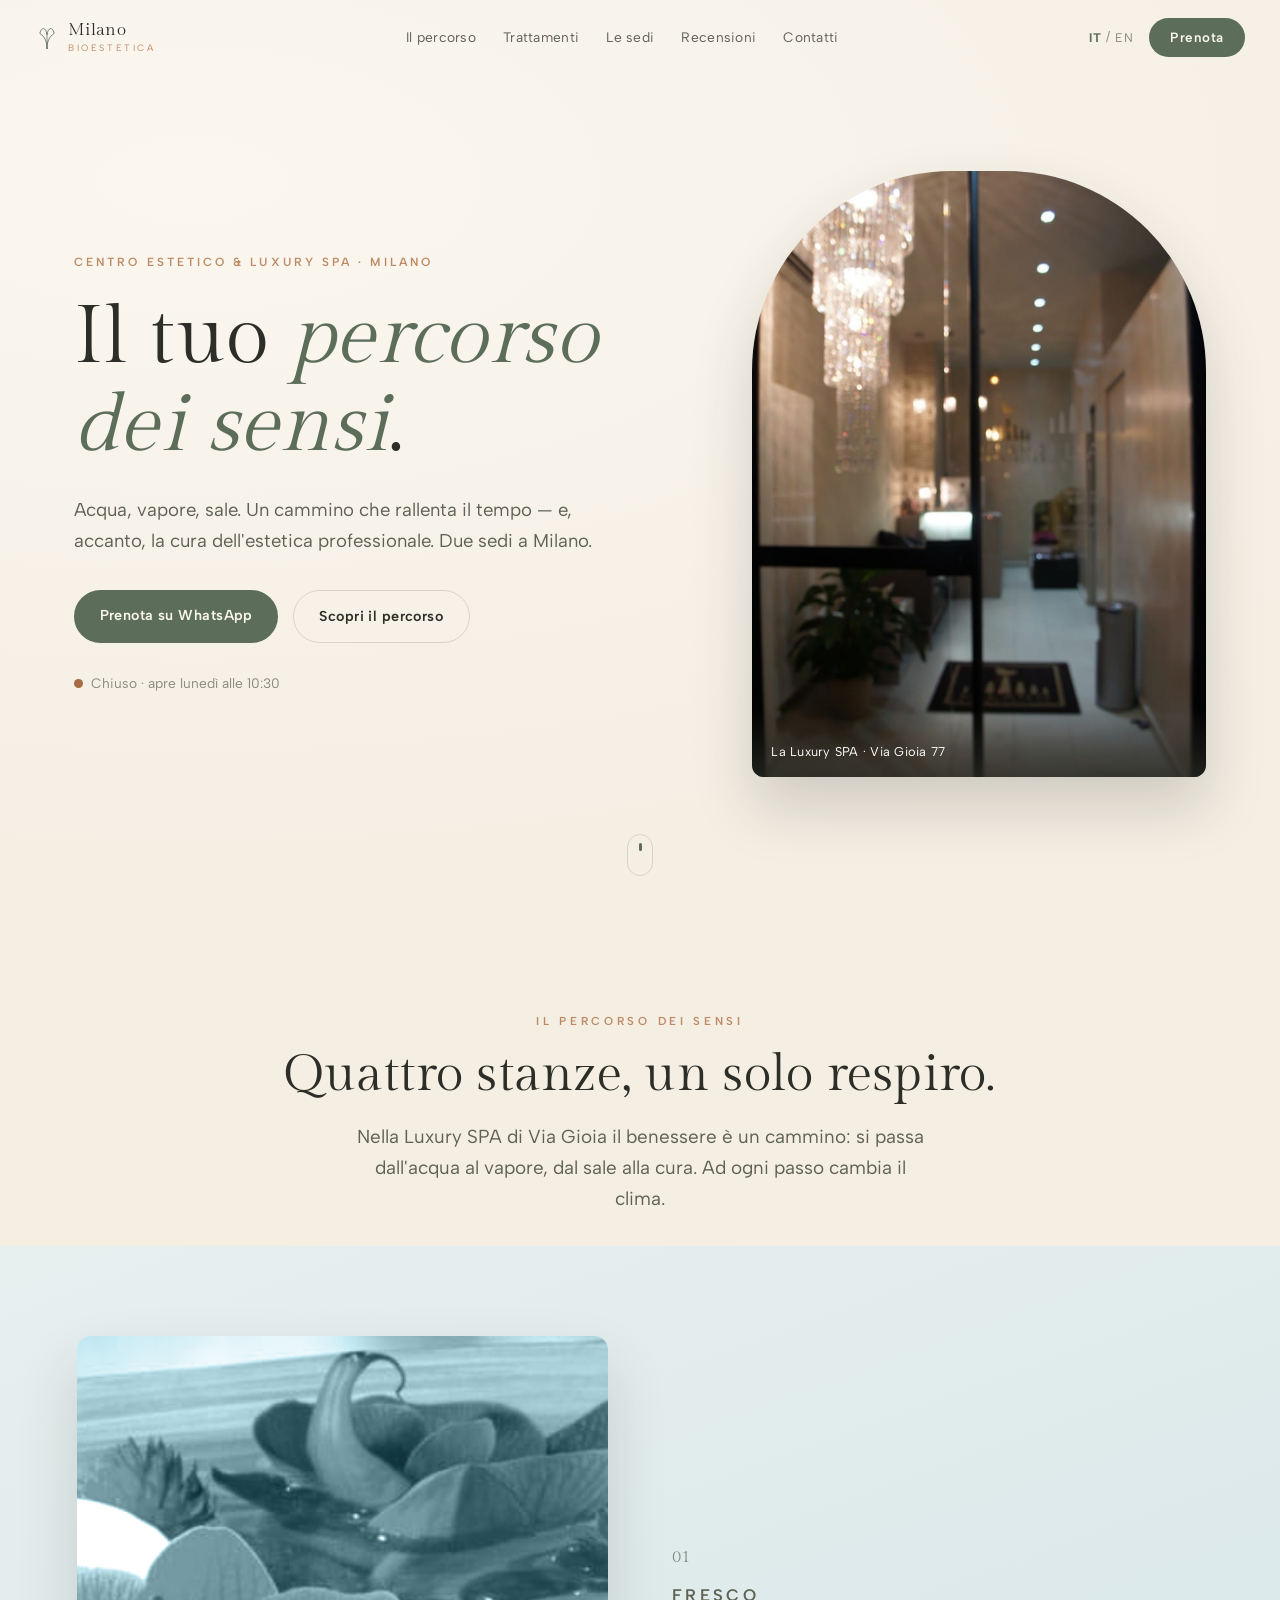
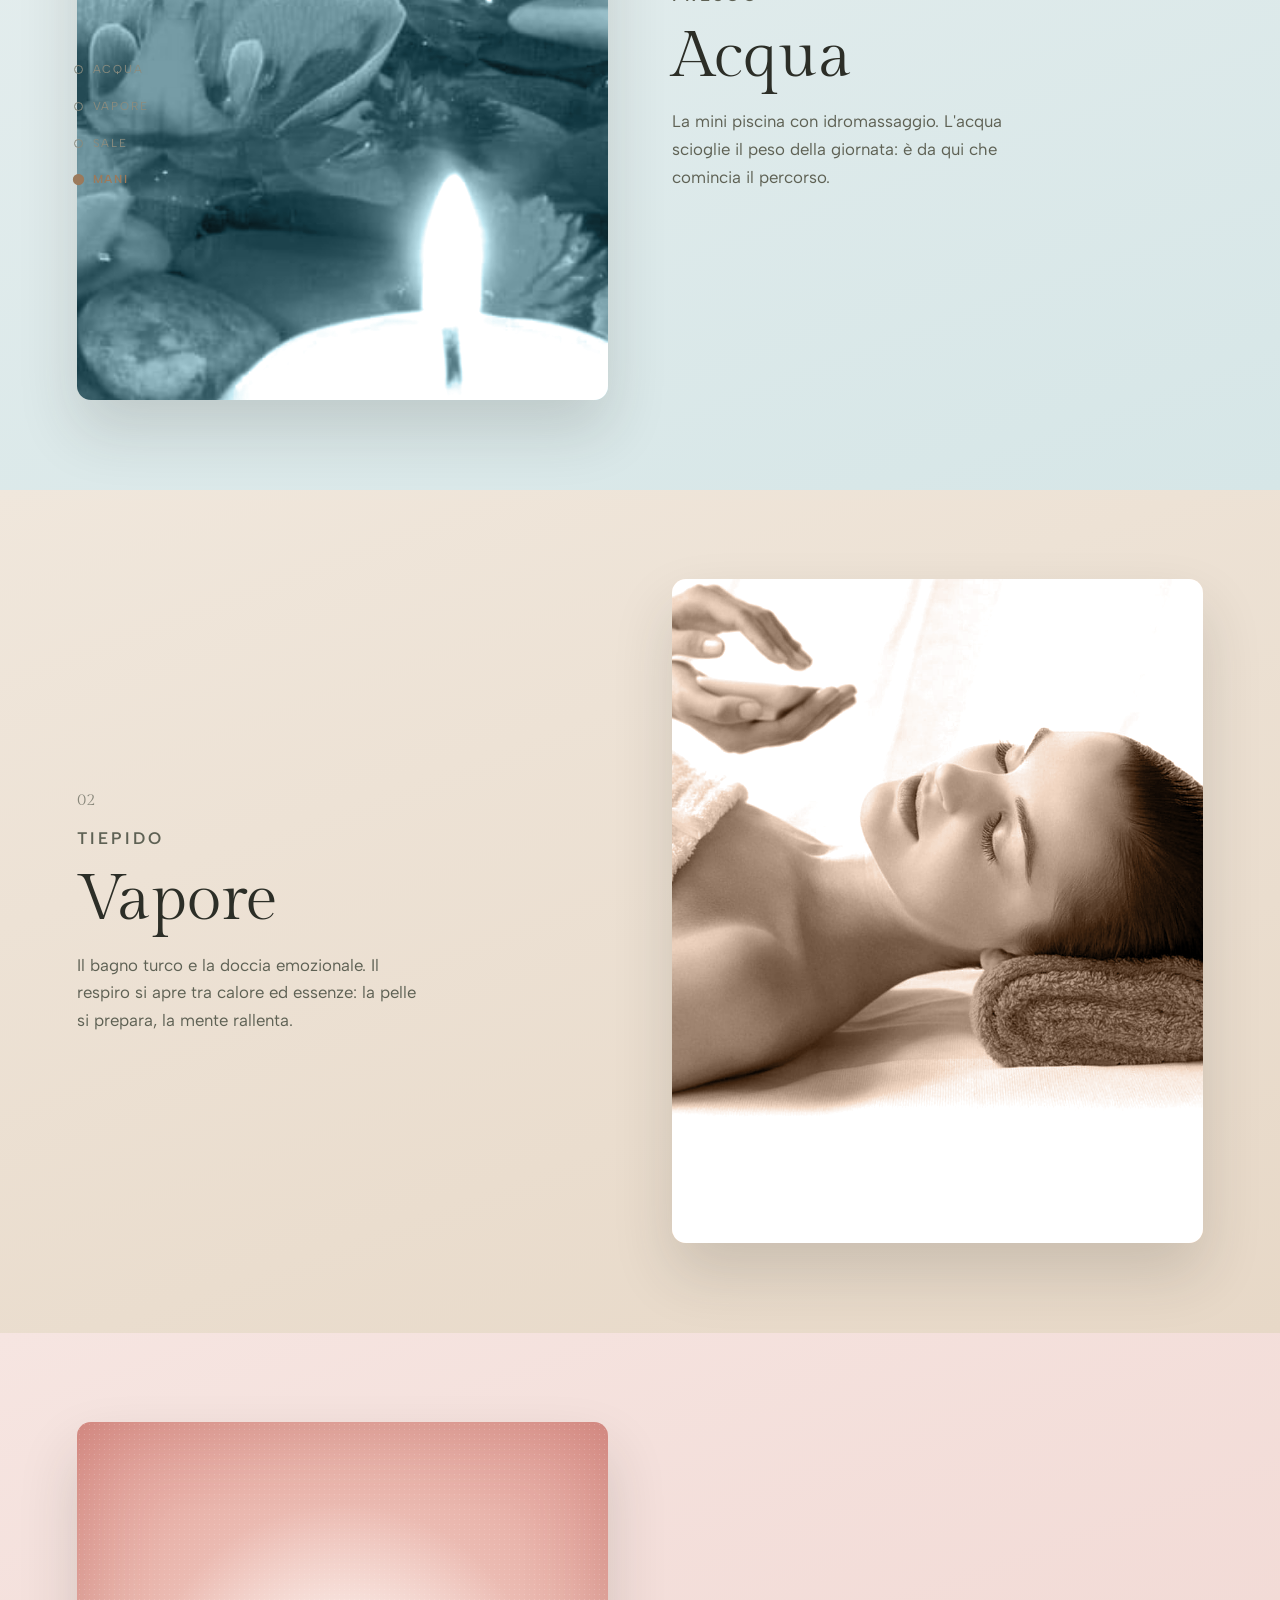
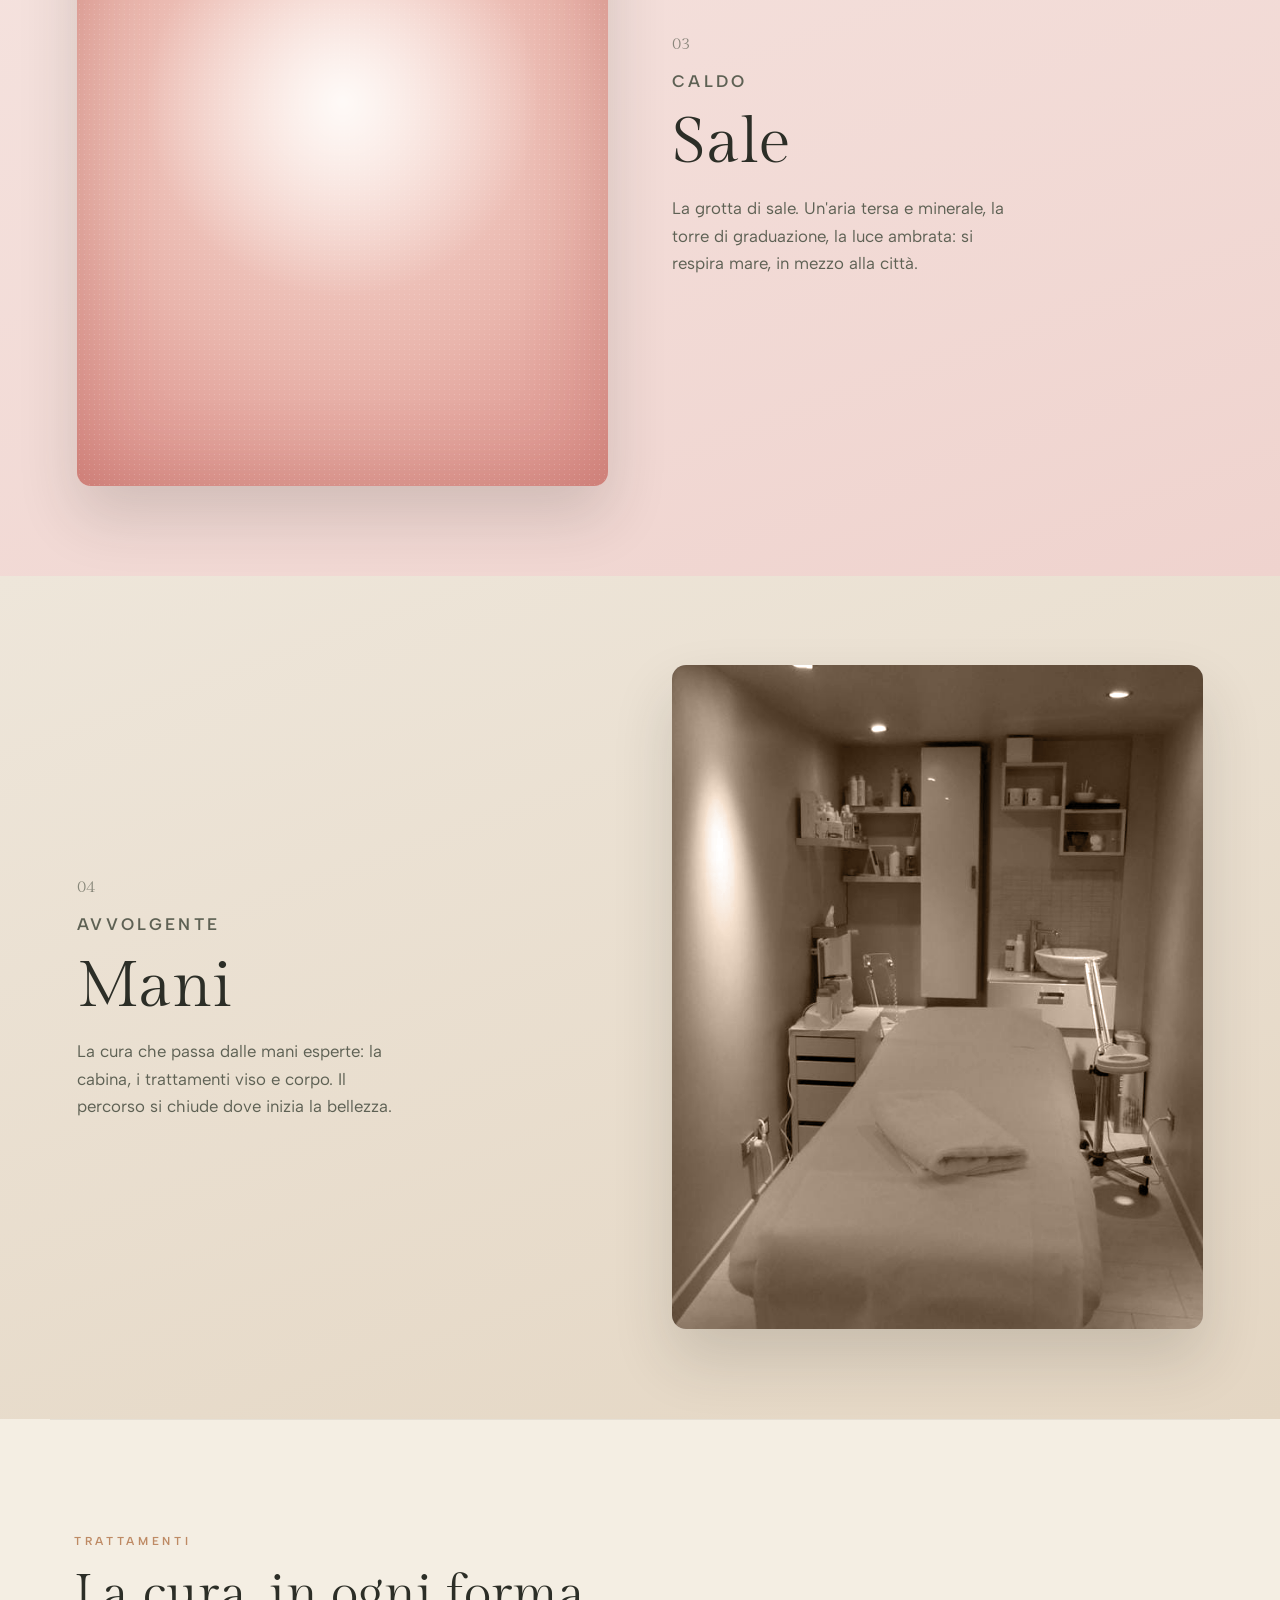
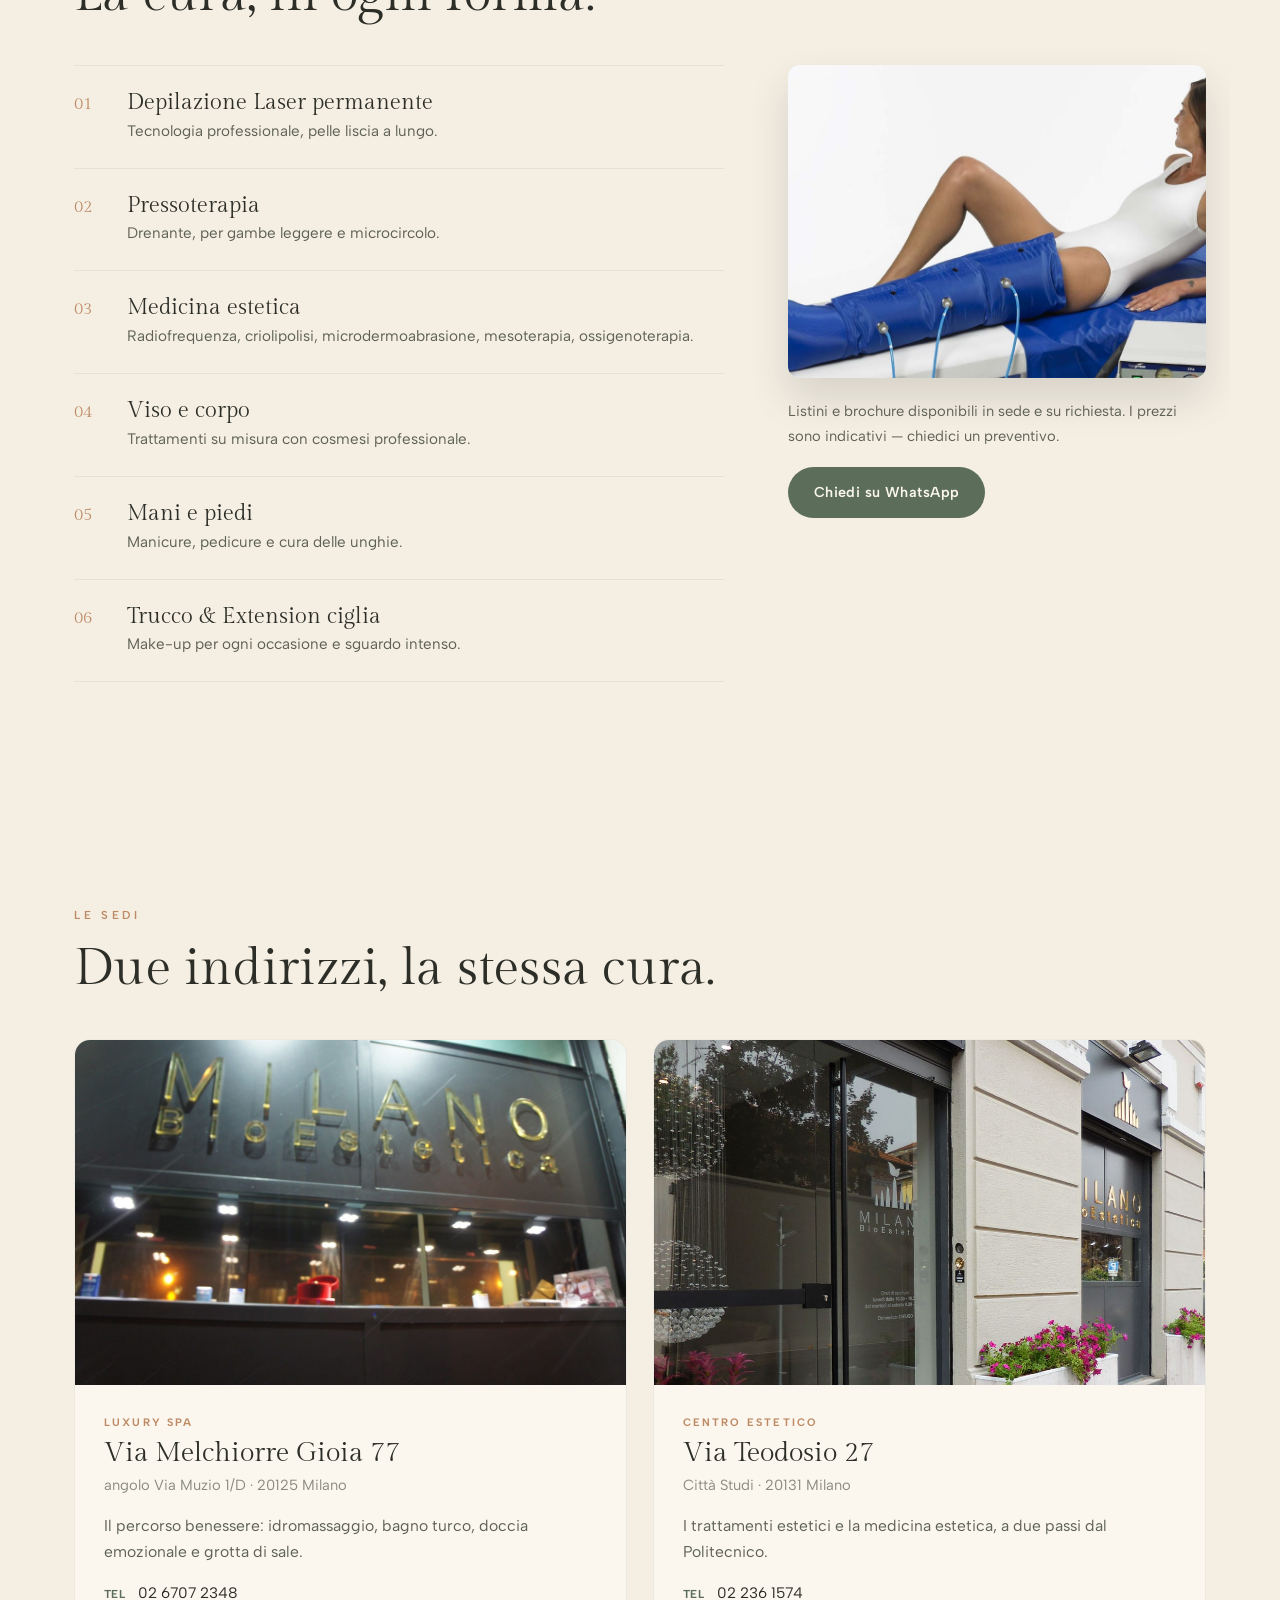
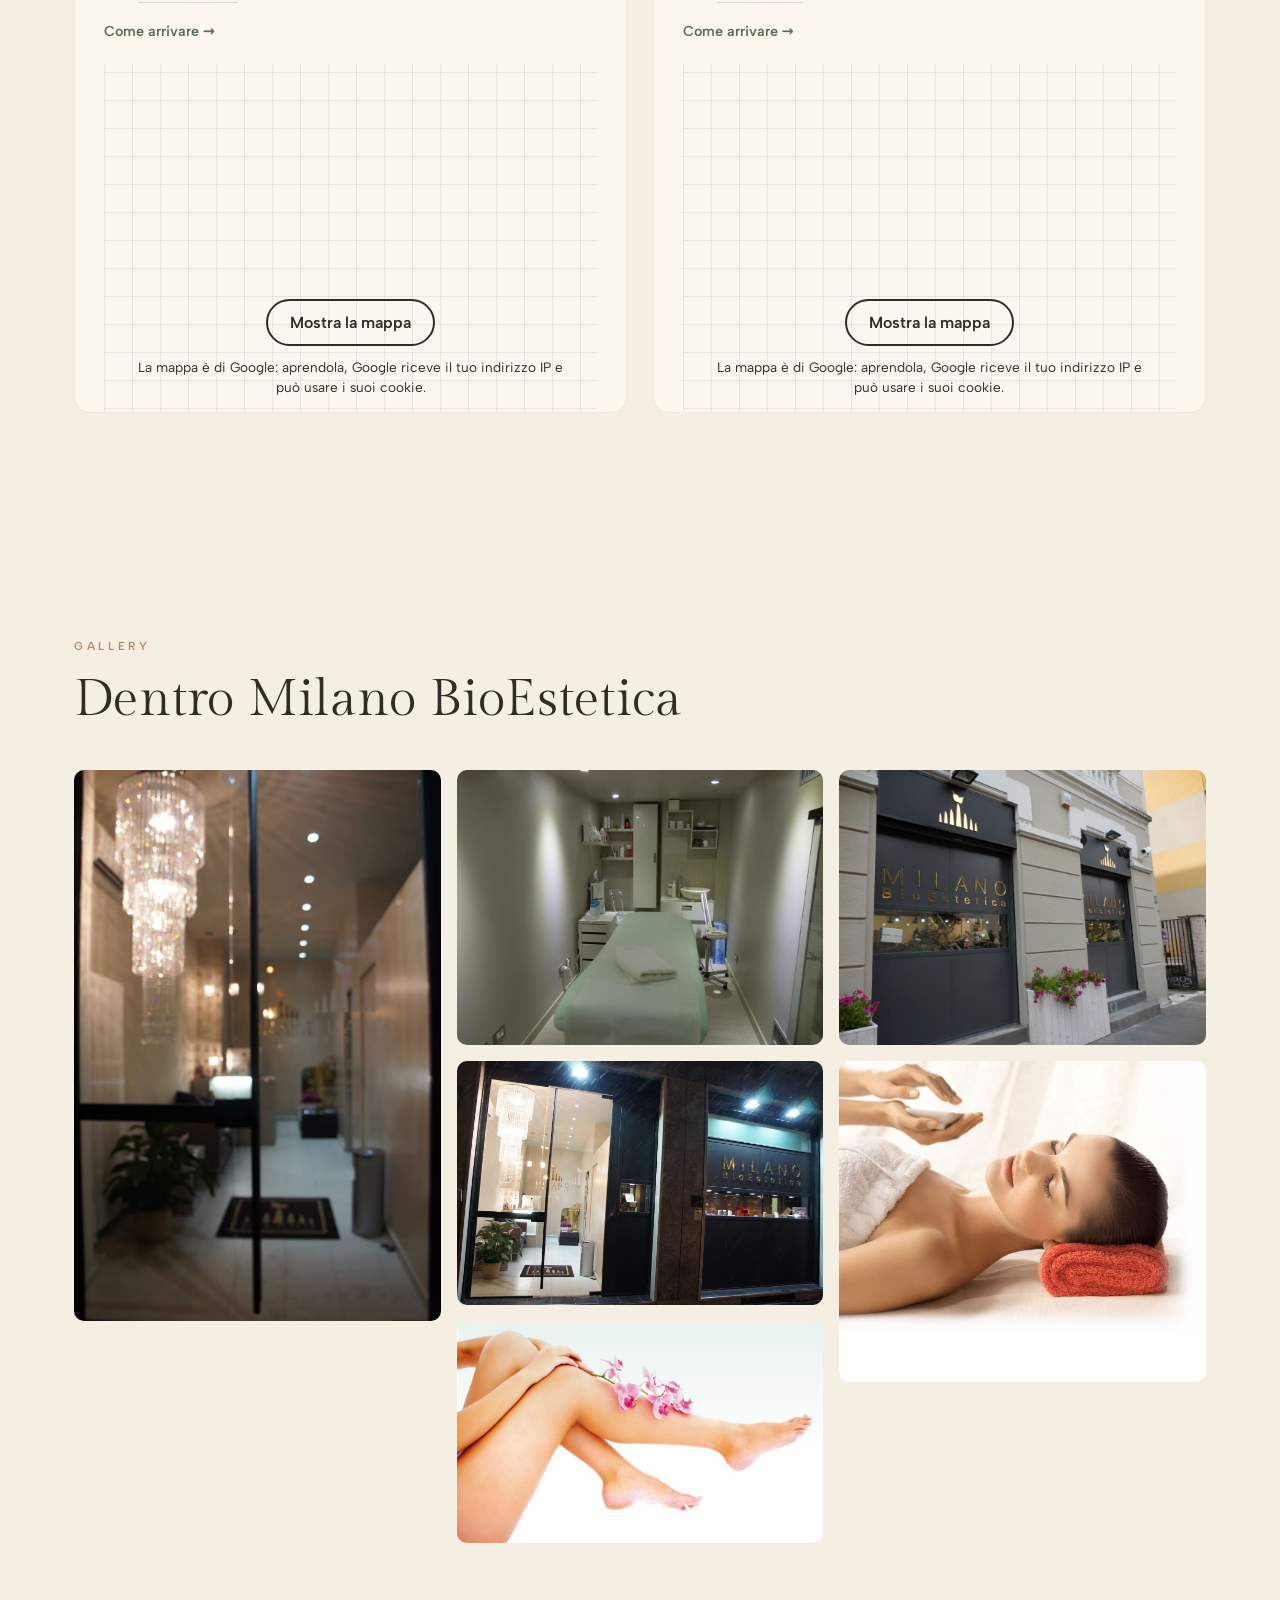
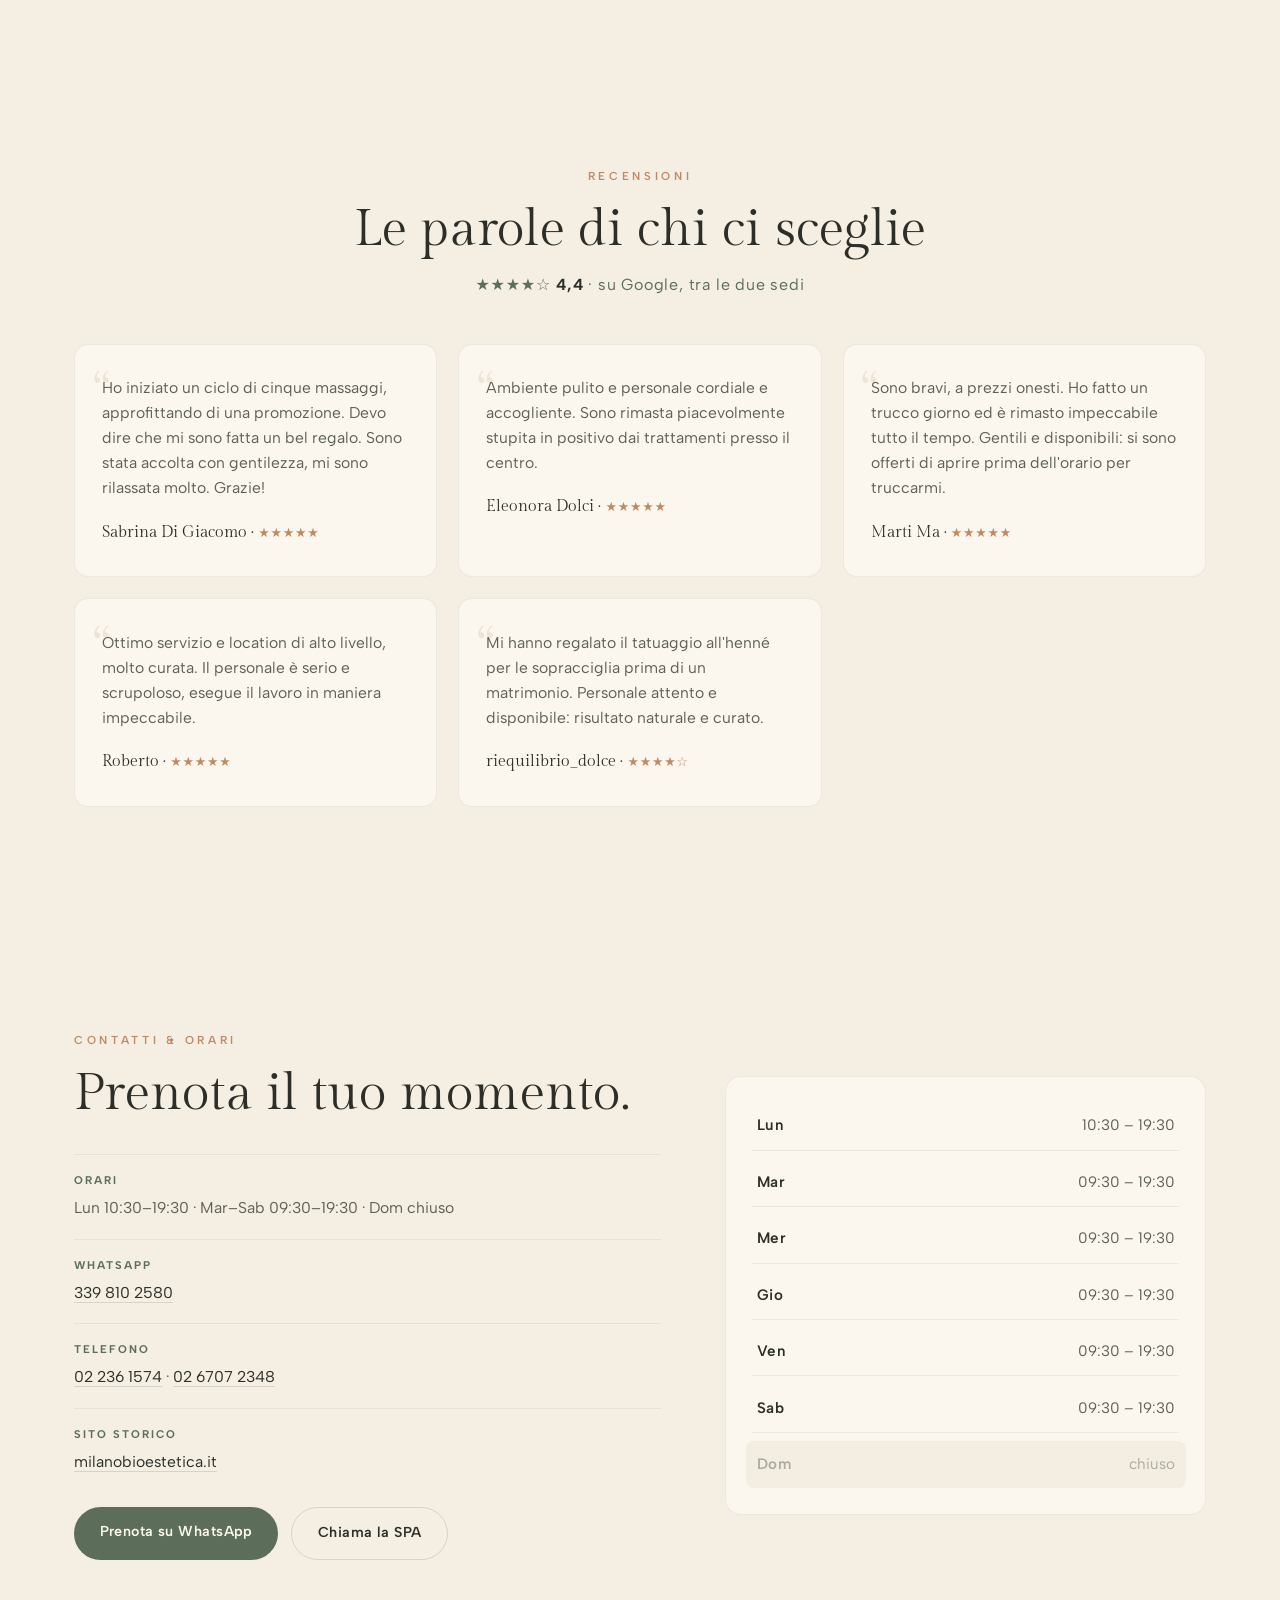
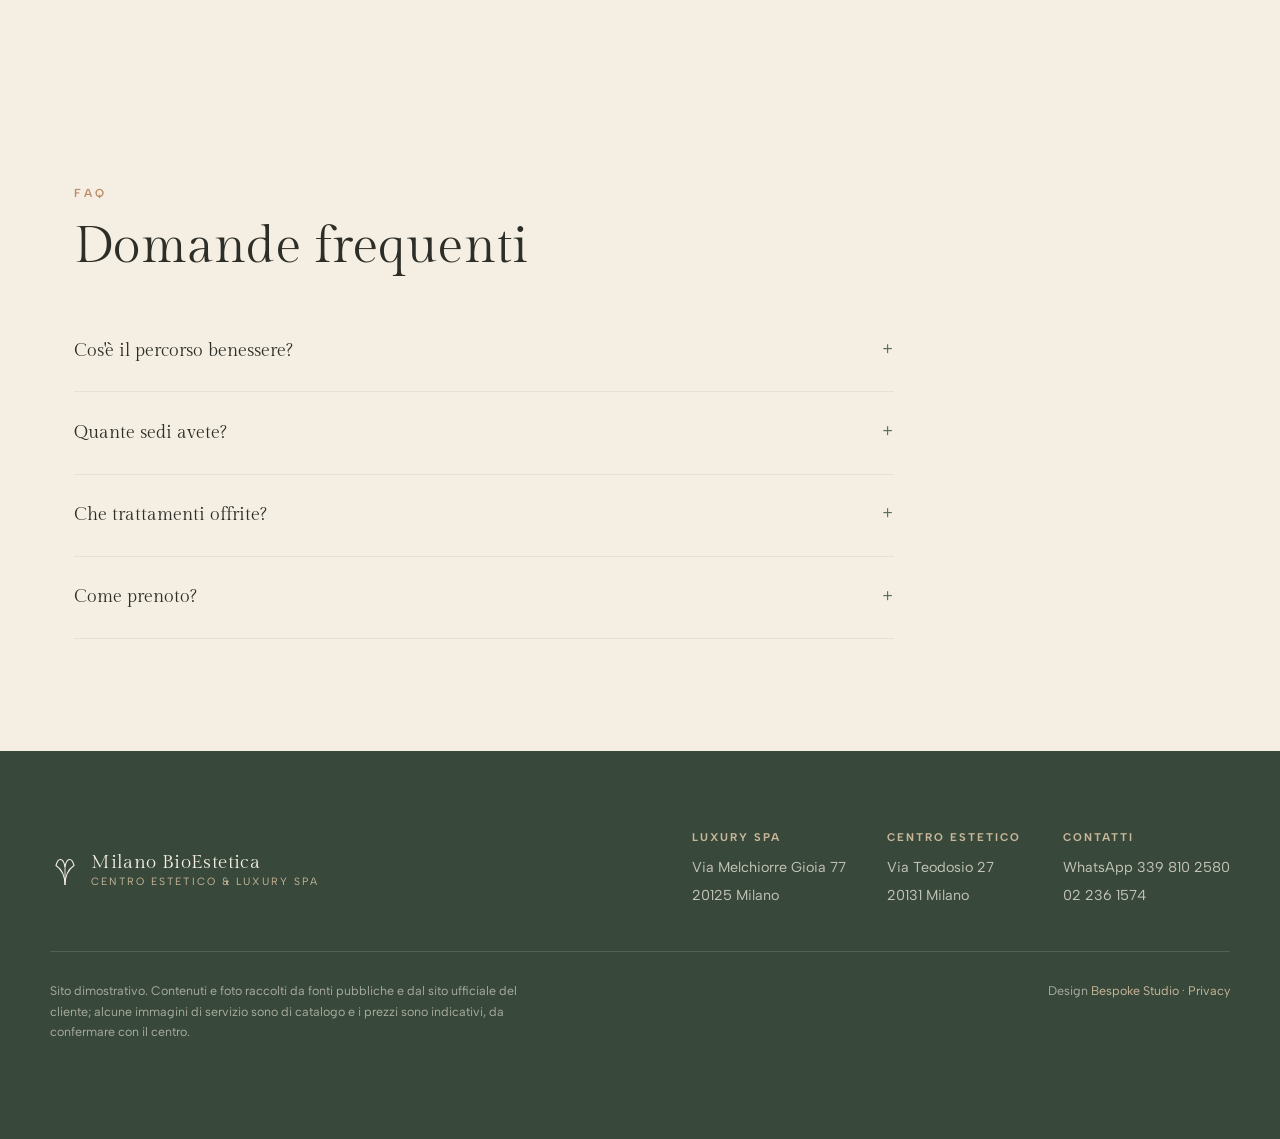
==== commit b24a3d1b: "Privacy e pulizia: caratteri sul sito, mappa al clic, informativa, noindex - caratteri copiati nel s" ====
--- a/index.html
+++ b/index.html
@@ -3,6 +3,7 @@
 <head>
 <meta charset="UTF-8" />
 <meta name="viewport" content="width=device-width, initial-scale=1.0" />
+<meta name="robots" content="noindex">
 <title>Milano BioEstetica — Centro estetico & Luxury SPA · Milano</title>
 <meta name="description" content="Milano BioEstetica: centro estetico e Luxury SPA a Milano. Il percorso dei sensi — idromassaggio, bagno turco, grotta di sale — più medicina estetica, laser, pressoterapia, viso e corpo. Due sedi: Città Studi e Gioia." />
 <link rel="canonical" href="https://rotenzark.github.io/milano-bioestetica/" />
@@ -24,9 +25,7 @@
 <link rel="icon" href="img/favicon-32.png" sizes="32x32" type="image/png" />
 <link rel="apple-touch-icon" href="img/apple-touch-icon.png" />
 
-<link rel="preconnect" href="https://fonts.googleapis.com" />
-<link rel="preconnect" href="https://fonts.gstatic.com" crossorigin />
-<link href="https://fonts.googleapis.com/css2?family=Gilda+Display&family=Albert+Sans:wght@300;400;500;600;700&display=swap" rel="stylesheet" />
+<link rel="stylesheet" href="fonts/fonts.css?v=1">
 
 <link rel="stylesheet" href="css/styles.css?v=1" />
 
@@ -38,19 +37,48 @@
   "alternateName": "Milano Bioestetica — E.K. Centri Estetici srl",
   "description": "Centro estetico e Luxury SPA a Milano: percorso benessere con idromassaggio, bagno turco e grotta di sale, medicina estetica, depilazione laser, pressoterapia, trattamenti viso e corpo, mani e piedi, trucco ed extension ciglia. Due sedi.",
   "url": "https://rotenzark.github.io/milano-bioestetica/",
-  "telephone": "+390236686194",
+  "telephone": "+390267072348",
   "priceRange": "€€",
   "image": "https://rotenzark.github.io/milano-bioestetica/img/facade-day.jpg",
   "address": [
-    { "@type": "PostalAddress", "streetAddress": "Via Teodosio 27", "addressLocality": "Milano", "postalCode": "20131", "addressCountry": "IT" },
-    { "@type": "PostalAddress", "streetAddress": "Via Melchiorre Gioia 77 (angolo Via Muzio 1/D)", "addressLocality": "Milano", "postalCode": "20125", "addressCountry": "IT" }
+    {
+      "@type": "PostalAddress",
+      "streetAddress": "Via Teodosio 27",
+      "addressLocality": "Milano",
+      "postalCode": "20131",
+      "addressCountry": "IT"
+    },
+    {
+      "@type": "PostalAddress",
+      "streetAddress": "Via Melchiorre Gioia 77 (angolo Via Muzio 1/D)",
+      "addressLocality": "Milano",
+      "postalCode": "20125",
+      "addressCountry": "IT"
+    }
   ],
   "openingHoursSpecification": [
-    { "@type": "OpeningHoursSpecification", "dayOfWeek": "Monday", "opens": "10:30", "closes": "19:30" },
-    { "@type": "OpeningHoursSpecification", "dayOfWeek": ["Tuesday","Wednesday","Thursday","Friday","Saturday"], "opens": "09:30", "closes": "19:30" }
+    {
+      "@type": "OpeningHoursSpecification",
+      "dayOfWeek": "Monday",
+      "opens": "10:30",
+      "closes": "19:30"
+    },
+    {
+      "@type": "OpeningHoursSpecification",
+      "dayOfWeek": [
+        "Tuesday",
+        "Wednesday",
+        "Thursday",
+        "Friday",
+        "Saturday"
+      ],
+      "opens": "09:30",
+      "closes": "19:30"
+    }
   ],
-  "aggregateRating": { "@type": "AggregateRating", "ratingValue": "4.4", "reviewCount": "43" },
-  "sameAs": ["http://www.milanobioestetica.it/"]
+  "sameAs": [
+    "http://www.milanobioestetica.it/"
+  ]
 }
 </script>
 <script type="application/ld+json">
@@ -215,7 +243,7 @@
         <p class="sede-note" data-i18n="sede.gioia.note">Il percorso benessere: idromassaggio, bagno turco, doccia emozionale e grotta di sale.</p>
         <p class="sede-line"><b data-i18n="sede.tel">Tel</b> <a href="tel:+390267072348">02 6707 2348</a></p>
         <a class="sede-map" href="https://www.google.com/maps/dir/?api=1&destination=Milano+Bioestetica+Via+Melchiorre+Gioia+77+Milano" target="_blank" rel="noopener" data-i18n="sede.route">Come arrivare →</a>
-        <iframe title="Mappa sede Via Gioia 77" src="https://www.google.com/maps?q=Milano+Bioestetica+Via+Melchiorre+Gioia+77+Milano&output=embed" loading="lazy" referrerpolicy="no-referrer-when-downgrade"></iframe>
+        <div class="mappa-clic" data-mappa-clic style="--mappa-h: 320px"><template><iframe title="Mappa sede Via Gioia 77" src="https://www.google.com/maps?q=Milano+Bioestetica+Via+Melchiorre+Gioia+77+Milano&output=embed" loading="lazy" referrerpolicy="no-referrer-when-downgrade"></iframe></template><div class="mappa-clic__velo"><a class="mappa-clic__btn" href="https://www.google.com/maps/dir/?api=1&destination=Milano+Bioestetica+Via+Melchiorre+Gioia+77+Milano" target="_blank" rel="noopener">Mostra la mappa</a><p class="mappa-clic__nota">La mappa è di Google: aprendola, Google riceve il tuo indirizzo IP e può usare i suoi cookie.</p></div></div>
       </div>
     </article>
     <article class="sede reveal">
@@ -227,7 +255,7 @@
         <p class="sede-note" data-i18n="sede.teo.note">I trattamenti estetici e la medicina estetica, a due passi dal Politecnico.</p>
         <p class="sede-line"><b data-i18n="sede.tel">Tel</b> <a href="tel:+39022361574">02 236 1574</a></p>
         <a class="sede-map" href="https://www.google.com/maps/dir/?api=1&destination=Milano+Bio+Estetica+Via+Teodosio+27+Milano" target="_blank" rel="noopener" data-i18n="sede.route">Come arrivare →</a>
-        <iframe title="Mappa sede Via Teodosio 27" src="https://www.google.com/maps?q=Milano+Bio+Estetica+Via+Teodosio+27+Milano&output=embed" loading="lazy" referrerpolicy="no-referrer-when-downgrade"></iframe>
+        <div class="mappa-clic" data-mappa-clic style="--mappa-h: 320px"><template><iframe title="Mappa sede Via Teodosio 27" src="https://www.google.com/maps?q=Milano+Bio+Estetica+Via+Teodosio+27+Milano&output=embed" loading="lazy" referrerpolicy="no-referrer-when-downgrade"></iframe></template><div class="mappa-clic__velo"><a class="mappa-clic__btn" href="https://www.google.com/maps/dir/?api=1&destination=Milano+Bioestetica+Via+Melchiorre+Gioia+77+Milano" target="_blank" rel="noopener">Mostra la mappa</a><p class="mappa-clic__nota">La mappa è di Google: aprendola, Google riceve il tuo indirizzo IP e può usare i suoi cookie.</p></div></div>
       </div>
     </article>
   </div>
@@ -258,23 +286,23 @@
   </div>
   <div class="rev-grid">
     <blockquote class="rev reveal">
-      <p>Ho iniziato un ciclo di cinque massaggi, approfittando di una promozione. Devo dire che mi sono fatta un bel regalo. Sono stata accolta con gentilezza, mi sono rilassata molto. Grazie!</p>
+      <p lang="it">Ho iniziato un ciclo di cinque massaggi, approfittando di una promozione. Devo dire che mi sono fatta un bel regalo. Sono stata accolta con gentilezza, mi sono rilassata molto. Grazie!</p>
       <cite>Sabrina Di Giacomo · <span>★★★★★</span></cite>
     </blockquote>
     <blockquote class="rev reveal">
-      <p>Ambiente pulito e personale cordiale e accogliente. Sono rimasta piacevolmente stupita in positivo dai trattamenti presso il centro.</p>
+      <p lang="it">Ambiente pulito e personale cordiale e accogliente. Sono rimasta piacevolmente stupita in positivo dai trattamenti presso il centro.</p>
       <cite>Eleonora Dolci · <span>★★★★★</span></cite>
     </blockquote>
     <blockquote class="rev reveal">
-      <p>Sono bravi, a prezzi onesti. Ho fatto un trucco giorno ed è rimasto impeccabile tutto il tempo. Gentili e disponibili: si sono offerti di aprire prima dell'orario per truccarmi.</p>
+      <p lang="it">Sono bravi, a prezzi onesti. Ho fatto un trucco giorno ed è rimasto impeccabile tutto il tempo. Gentili e disponibili: si sono offerti di aprire prima dell'orario per truccarmi.</p>
       <cite>Marti Ma · <span>★★★★★</span></cite>
     </blockquote>
     <blockquote class="rev reveal">
-      <p>Ottimo servizio e location di alto livello, molto curata. Il personale è serio e scrupoloso, esegue il lavoro in maniera impeccabile.</p>
+      <p lang="it">Ottimo servizio e location di alto livello, molto curata. Il personale è serio e scrupoloso, esegue il lavoro in maniera impeccabile.</p>
       <cite>Roberto · <span>★★★★★</span></cite>
     </blockquote>
     <blockquote class="rev reveal">
-      <p>Mi hanno regalato il tatuaggio all'henné per le sopracciglia prima di un matrimonio. Personale attento e disponibile: risultato naturale e curato.</p>
+      <p lang="it">Mi hanno regalato il tatuaggio all'henné per le sopracciglia prima di un matrimonio. Personale attento e disponibile: risultato naturale e curato.</p>
       <cite>riequilibrio_dolce · <span>★★★★☆</span></cite>
     </blockquote>
   </div>
@@ -338,7 +366,7 @@
   </div>
   <div class="foot-bottom">
     <p data-i18n="foot.disclaimer">Sito dimostrativo. Contenuti e foto raccolti da fonti pubbliche e dal sito ufficiale del cliente; alcune immagini di servizio sono di catalogo e i prezzi sono indicativi, da confermare con il centro.</p>
-    <p class="foot-credit">Design <a href="https://bespokestud.io" target="_blank" rel="noopener">Bespoke Studio</a></p>
+    <p class="foot-credit">Design <a href="https://bespokestud.io" target="_blank" rel="noopener">Bespoke Studio</a> · <a href="privacy.html">Privacy</a></p>
   </div>
 </footer>
 
@@ -352,5 +380,6 @@
 <div id="lightbox" aria-hidden="true"><button id="lb-close" aria-label="Chiudi">✕</button><img id="lb-img" src="" alt="" /></div>
 
 <script src="js/main.js?v=1"></script>
+<script src="js/mappa-clic.js?v=1" defer></script>
 </body>
 </html>
--- a/fonts/fonts.css
+++ b/fonts/fonts.css
@@ -0,0 +1,109 @@
+/* Caratteri ospitati sul sito: nessuna richiesta a Google Fonts o Fontshare (giro privacy 1/10/2026). Licenze in LICENSE.txt. */
+/* latin-ext */
+@font-face {
+  font-family: 'Albert Sans';
+  font-style: normal;
+  font-weight: 300;
+  font-display: swap;
+  src: url(albertsans-v4-i7dOIFdwYjGaAMFtZd_QA1ZVYFeCGg.woff2) format('woff2');
+  unicode-range: U+0100-02BA, U+02BD-02C5, U+02C7-02CC, U+02CE-02D7, U+02DD-02FF, U+0304, U+0308, U+0329, U+1D00-1DBF, U+1E00-1E9F, U+1EF2-1EFF, U+2020, U+20A0-20AB, U+20AD-20C0, U+2113, U+2C60-2C7F, U+A720-A7FF;
+}
+/* latin */
+@font-face {
+  font-family: 'Albert Sans';
+  font-style: normal;
+  font-weight: 300;
+  font-display: swap;
+  src: url(albertsans-v4-i7dOIFdwYjGaAMFtZd_QA1ZbYFc.woff2) format('woff2');
+  unicode-range: U+0000-00FF, U+0131, U+0152-0153, U+02BB-02BC, U+02C6, U+02DA, U+02DC, U+0304, U+0308, U+0329, U+2000-206F, U+20AC, U+2122, U+2191, U+2193, U+2212, U+2215, U+FEFF, U+FFFD;
+}
+/* latin-ext */
+@font-face {
+  font-family: 'Albert Sans';
+  font-style: normal;
+  font-weight: 400;
+  font-display: swap;
+  src: url(albertsans-v4-i7dOIFdwYjGaAMFtZd_QA1ZVYFeCGg.woff2) format('woff2');
+  unicode-range: U+0100-02BA, U+02BD-02C5, U+02C7-02CC, U+02CE-02D7, U+02DD-02FF, U+0304, U+0308, U+0329, U+1D00-1DBF, U+1E00-1E9F, U+1EF2-1EFF, U+2020, U+20A0-20AB, U+20AD-20C0, U+2113, U+2C60-2C7F, U+A720-A7FF;
+}
+/* latin */
+@font-face {
+  font-family: 'Albert Sans';
+  font-style: normal;
+  font-weight: 400;
+  font-display: swap;
+  src: url(albertsans-v4-i7dOIFdwYjGaAMFtZd_QA1ZbYFc.woff2) format('woff2');
+  unicode-range: U+0000-00FF, U+0131, U+0152-0153, U+02BB-02BC, U+02C6, U+02DA, U+02DC, U+0304, U+0308, U+0329, U+2000-206F, U+20AC, U+2122, U+2191, U+2193, U+2212, U+2215, U+FEFF, U+FFFD;
+}
+/* latin-ext */
+@font-face {
+  font-family: 'Albert Sans';
+  font-style: normal;
+  font-weight: 500;
+  font-display: swap;
+  src: url(albertsans-v4-i7dOIFdwYjGaAMFtZd_QA1ZVYFeCGg.woff2) format('woff2');
+  unicode-range: U+0100-02BA, U+02BD-02C5, U+02C7-02CC, U+02CE-02D7, U+02DD-02FF, U+0304, U+0308, U+0329, U+1D00-1DBF, U+1E00-1E9F, U+1EF2-1EFF, U+2020, U+20A0-20AB, U+20AD-20C0, U+2113, U+2C60-2C7F, U+A720-A7FF;
+}
+/* latin */
+@font-face {
+  font-family: 'Albert Sans';
+  font-style: normal;
+  font-weight: 500;
+  font-display: swap;
+  src: url(albertsans-v4-i7dOIFdwYjGaAMFtZd_QA1ZbYFc.woff2) format('woff2');
+  unicode-range: U+0000-00FF, U+0131, U+0152-0153, U+02BB-02BC, U+02C6, U+02DA, U+02DC, U+0304, U+0308, U+0329, U+2000-206F, U+20AC, U+2122, U+2191, U+2193, U+2212, U+2215, U+FEFF, U+FFFD;
+}
+/* latin-ext */
+@font-face {
+  font-family: 'Albert Sans';
+  font-style: normal;
+  font-weight: 600;
+  font-display: swap;
+  src: url(albertsans-v4-i7dOIFdwYjGaAMFtZd_QA1ZVYFeCGg.woff2) format('woff2');
+  unicode-range: U+0100-02BA, U+02BD-02C5, U+02C7-02CC, U+02CE-02D7, U+02DD-02FF, U+0304, U+0308, U+0329, U+1D00-1DBF, U+1E00-1E9F, U+1EF2-1EFF, U+2020, U+20A0-20AB, U+20AD-20C0, U+2113, U+2C60-2C7F, U+A720-A7FF;
+}
+/* latin */
+@font-face {
+  font-family: 'Albert Sans';
+  font-style: normal;
+  font-weight: 600;
+  font-display: swap;
+  src: url(albertsans-v4-i7dOIFdwYjGaAMFtZd_QA1ZbYFc.woff2) format('woff2');
+  unicode-range: U+0000-00FF, U+0131, U+0152-0153, U+02BB-02BC, U+02C6, U+02DA, U+02DC, U+0304, U+0308, U+0329, U+2000-206F, U+20AC, U+2122, U+2191, U+2193, U+2212, U+2215, U+FEFF, U+FFFD;
+}
+/* latin-ext */
+@font-face {
+  font-family: 'Albert Sans';
+  font-style: normal;
+  font-weight: 700;
+  font-display: swap;
+  src: url(albertsans-v4-i7dOIFdwYjGaAMFtZd_QA1ZVYFeCGg.woff2) format('woff2');
+  unicode-range: U+0100-02BA, U+02BD-02C5, U+02C7-02CC, U+02CE-02D7, U+02DD-02FF, U+0304, U+0308, U+0329, U+1D00-1DBF, U+1E00-1E9F, U+1EF2-1EFF, U+2020, U+20A0-20AB, U+20AD-20C0, U+2113, U+2C60-2C7F, U+A720-A7FF;
+}
+/* latin */
+@font-face {
+  font-family: 'Albert Sans';
+  font-style: normal;
+  font-weight: 700;
+  font-display: swap;
+  src: url(albertsans-v4-i7dOIFdwYjGaAMFtZd_QA1ZbYFc.woff2) format('woff2');
+  unicode-range: U+0000-00FF, U+0131, U+0152-0153, U+02BB-02BC, U+02C6, U+02DA, U+02DC, U+0304, U+0308, U+0329, U+2000-206F, U+20AC, U+2122, U+2191, U+2193, U+2212, U+2215, U+FEFF, U+FFFD;
+}
+/* latin-ext */
+@font-face {
+  font-family: 'Gilda Display';
+  font-style: normal;
+  font-weight: 400;
+  font-display: swap;
+  src: url(gildadisplay-v20-t5tmIRoYMoaYG0WEOh7HwMeR3TDPr6OH.woff2) format('woff2');
+  unicode-range: U+0100-02BA, U+02BD-02C5, U+02C7-02CC, U+02CE-02D7, U+02DD-02FF, U+0304, U+0308, U+0329, U+1D00-1DBF, U+1E00-1E9F, U+1EF2-1EFF, U+2020, U+20A0-20AB, U+20AD-20C0, U+2113, U+2C60-2C7F, U+A720-A7FF;
+}
+/* latin */
+@font-face {
+  font-family: 'Gilda Display';
+  font-style: normal;
+  font-weight: 400;
+  font-display: swap;
+  src: url(gildadisplay-v20-t5tmIRoYMoaYG0WEOh7HwMeR3T7Prw.woff2) format('woff2');
+  unicode-range: U+0000-00FF, U+0131, U+0152-0153, U+02BB-02BC, U+02C6, U+02DA, U+02DC, U+0304, U+0308, U+0329, U+2000-206F, U+20AC, U+2122, U+2191, U+2193, U+2212, U+2215, U+FEFF, U+FFFD;
+}
--- a/css/styles.css
+++ b/css/styles.css
@@ -253,3 +253,12 @@
   #intro{display:none}
   .intro-mark .leaf,.intro-mark .stem{stroke-dashoffset:0!important}
 }
+
+/*MAPPACLIC*/
+/* la mappa Google si carica solo al clic (giro privacy 1/10/2026) */
+.mappa-clic { display: flex; align-items: center; justify-content: center; width: 100%; height: 100%; min-height: var(--mappa-h, 320px); box-sizing: border-box; padding: 24px; text-align: center; background: repeating-linear-gradient(0deg, rgba(127, 127, 127, 0.14) 0 1px, transparent 1px 28px), repeating-linear-gradient(90deg, rgba(127, 127, 127, 0.14) 0 1px, transparent 1px 28px); }
+.mappa-clic__velo { display: flex; flex-direction: column; align-items: center; gap: 12px; max-width: 32em; }
+.mappa-clic__btn { display: inline-block; padding: 0.75em 1.4em; border: 2px solid currentColor; border-radius: 999px; color: inherit; font: inherit; font-weight: 600; line-height: 1.2; text-decoration: none; background: transparent; cursor: pointer; }
+.mappa-clic__btn:hover, .mappa-clic__btn:focus-visible { text-decoration: underline; }
+.mappa-clic__nota { margin: 0; font-size: 0.85em; line-height: 1.45; }
+/*/MAPPACLIC*/
